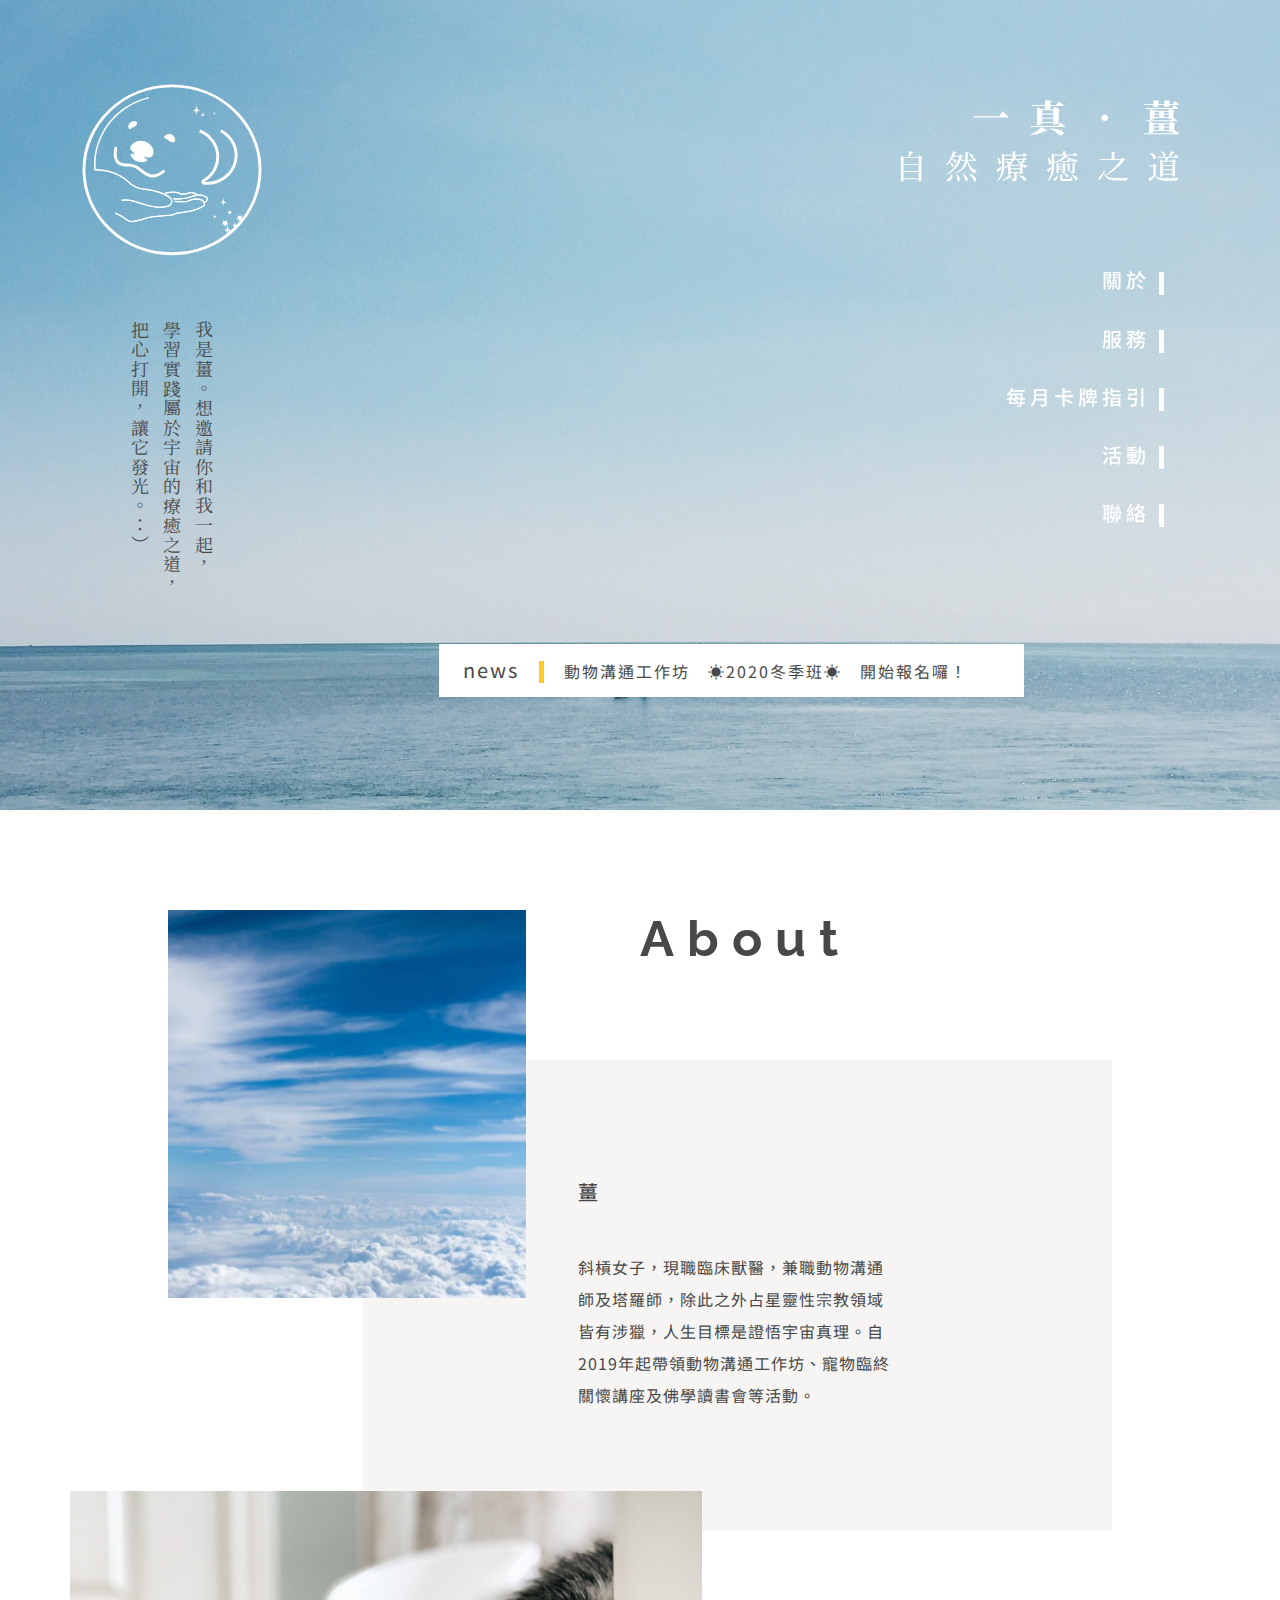
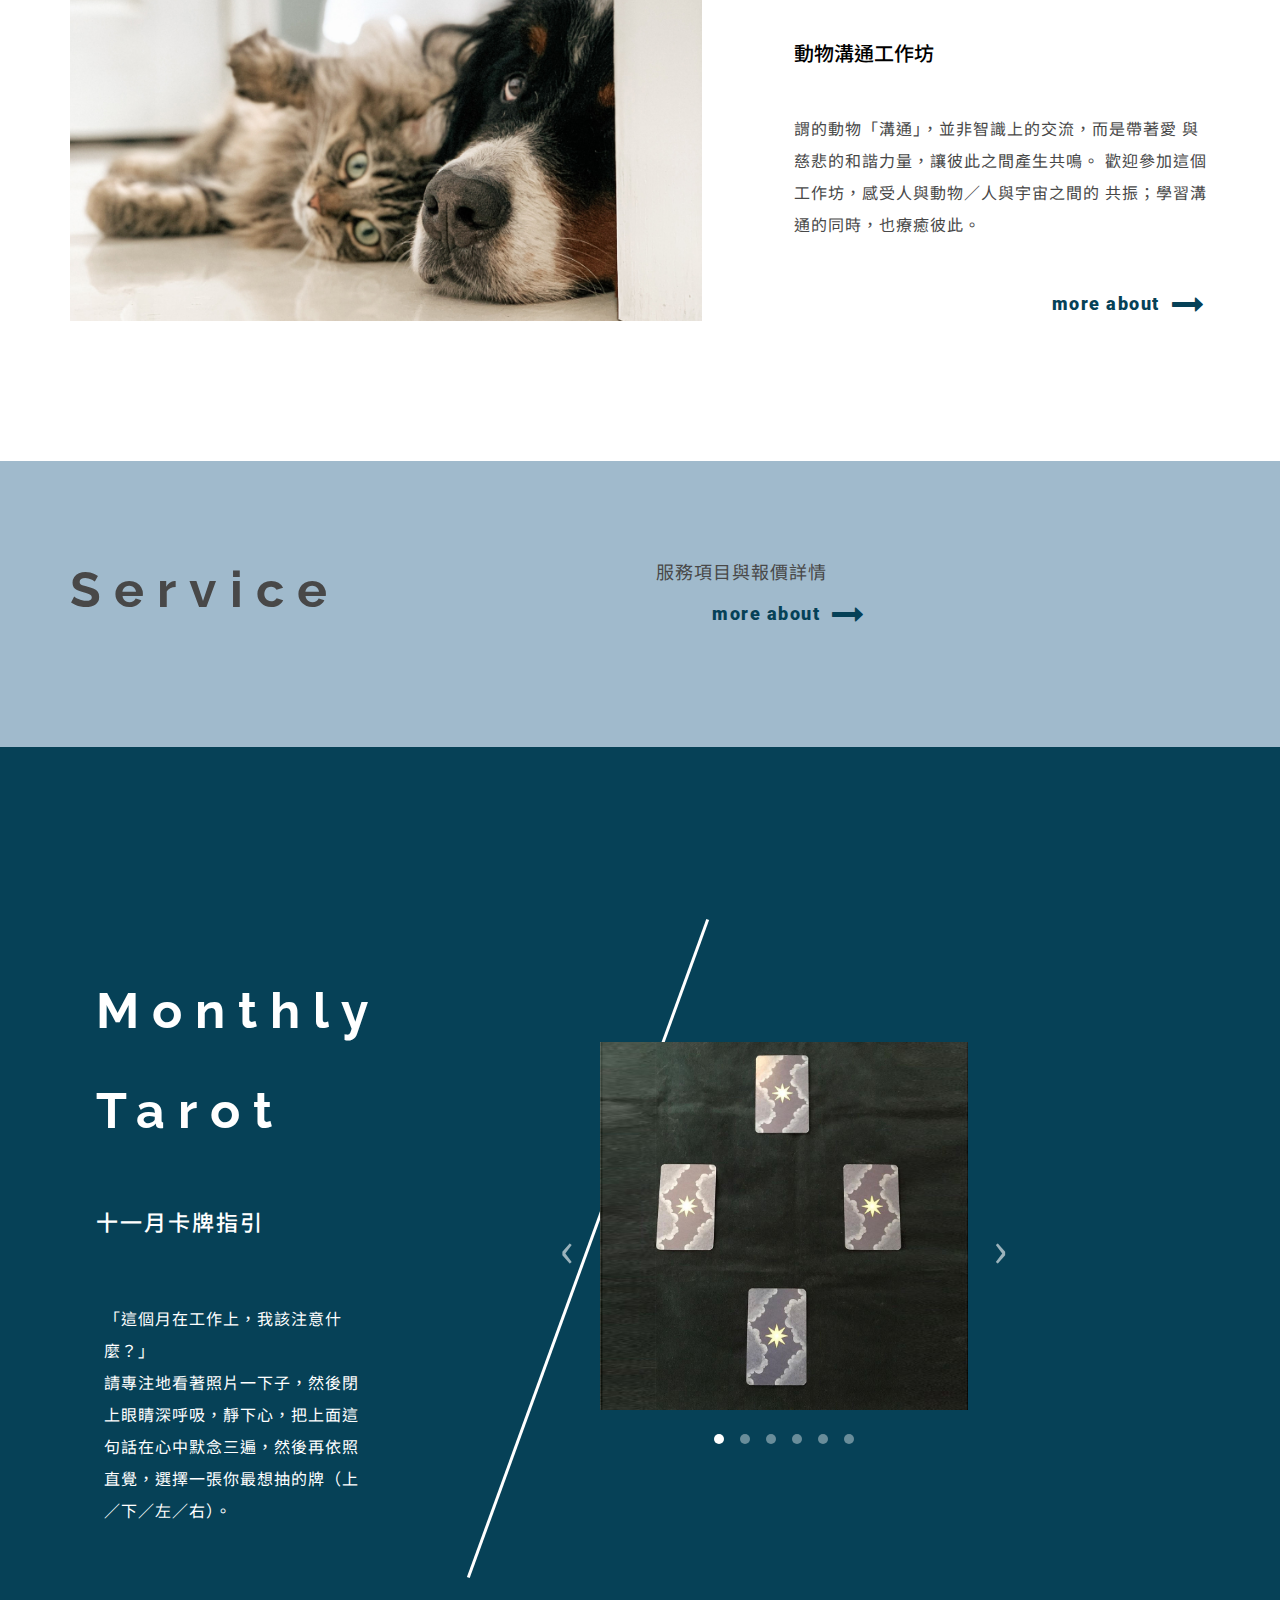
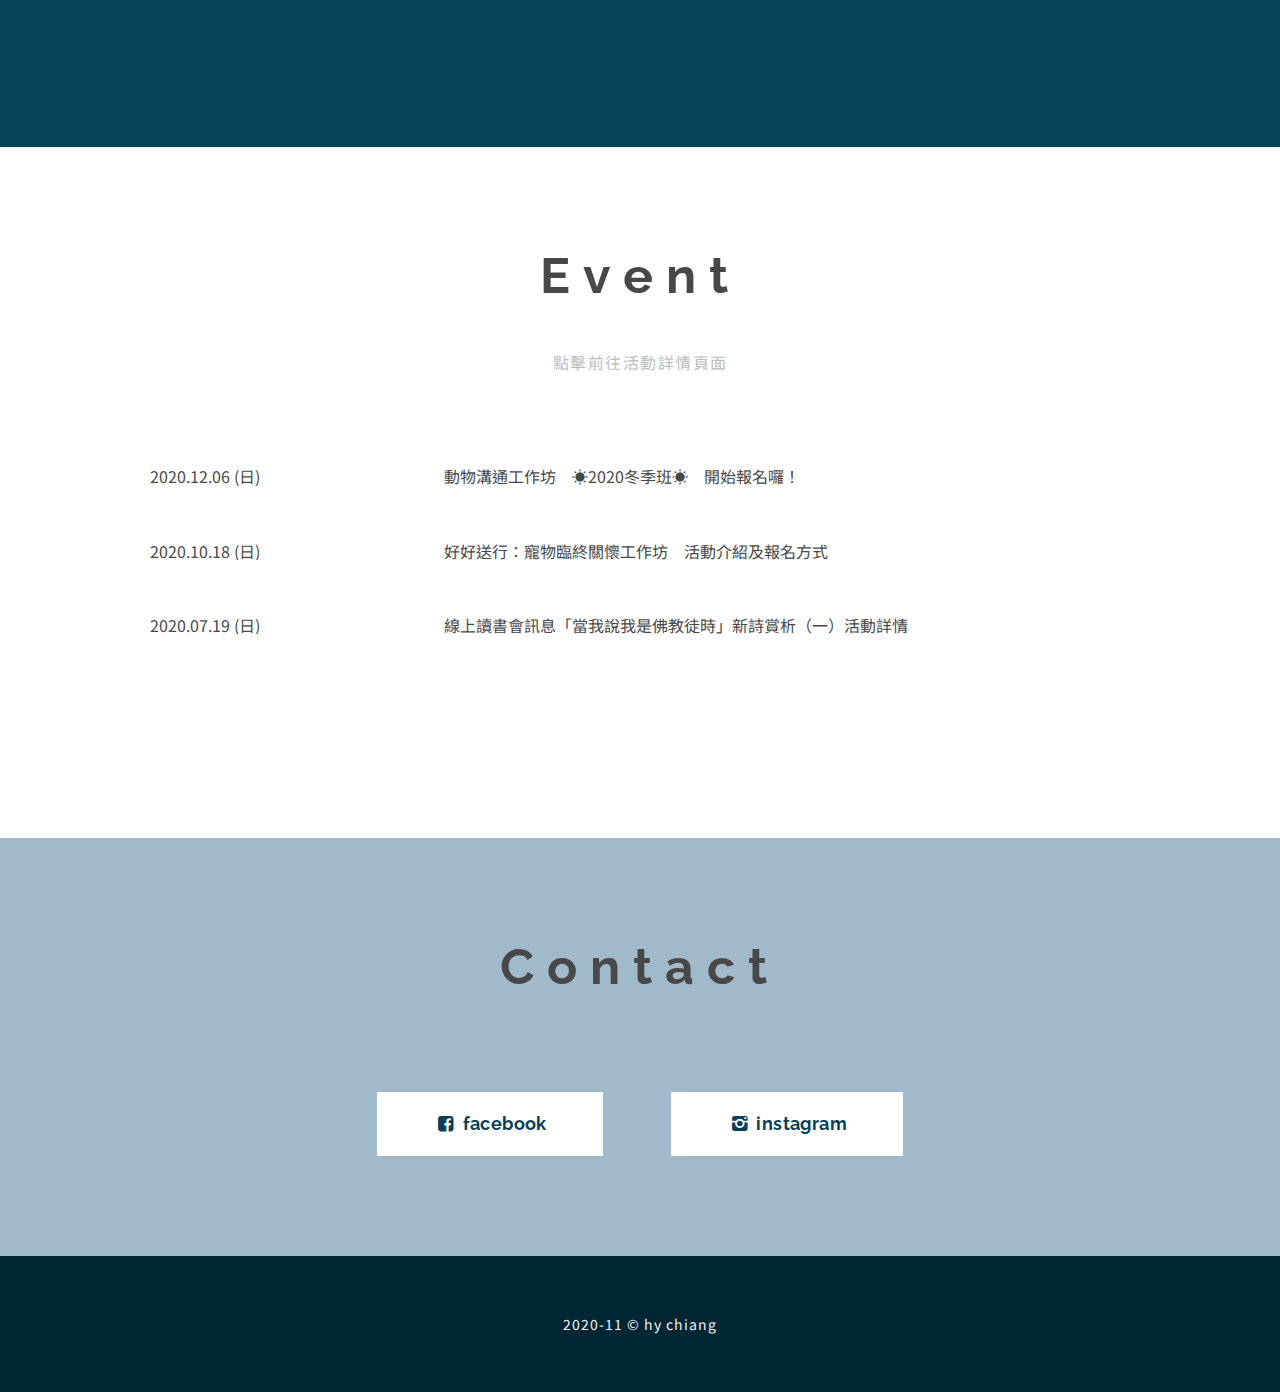
==== index.html @ 00d01cf2 "Initial commit" ====
<!DOCTYPE html>
<html lang="en">
<head>
	<meta charset="UTF-8">
	<meta name="viewport" content="width=device-width, initial-scale=1.0">
	<title>一真‧薑--自然療癒之道</title>
	<link rel="icon" type="image/x-icon" href="img/favicon.ico">
	<link rel="stylesheet" href="css/reset.css">
	<link rel="stylesheet" href="css/base.css">
	<link rel="stylesheet" href="css/owl.carousel.min.css">
	<link rel="stylesheet" href="css/style.css">
</head>
<body>
	<!-- start Header -->
	 <header class="header">
	 	<div class="container-fluid">
	 		<div class="logobox">
	 			<div class="logo"><img src="img/logo.svg" alt=""></div>
		 		<div class="slogan">
			 		<p class="slogan__text">我是薑。想邀請你和我一起，<br>
			 		學習實踐屬於宇宙的療癒之道，<br>
			 		把心打開，讓它發光。：）
				 	</p>
			 	</div>
	 		</div>
 			<div class="navbar js-navbar u-clearfix">
 				<div id="toggle-burger" class="toggle js-toggle">
 					<div class="burger">
 						<span></span>
	 					<span></span>
 					</div>
	 					
 				</div>
		 		<a href="#!" class="website-title u-text-right">
		 			<img src="img/nav-title.svg" alt="">
		 		</a>
		 		<div class="nav u-clearfix">
		 			<ul class="nav-menu">
		 				<li><a class="menu-item" href="#about">關於 <span class="item-dec"></span></a></li>
		 				<li><a class="menu-item" href="#service">服務 <span class="item-dec"></span></a></li>
		 				<li><a class="menu-item" href="#tarot">每月卡牌指引 <span class="item-dec"></span></a></li>
		 				<li><a class="menu-item" href="#event">活動 <span class="item-dec"></span></a></li>
		 				<li><a class="menu-item" href="#contact">聯絡 <span class="item-dec"></span></a></li>
		 			</ul>
		 		</div>
		 		<div id="popup" class="popup-menu">
		 			<ul class="nav-menu">
		 				<li><a class="menu-item" href="#about">關於 <span class="item-dec"></span></a></li>
		 				<li><a class="menu-item" href="#service">服務 <span class="item-dec"></span></a></li>
		 				<li><a class="menu-item" href="#tarot">每月卡牌指引 <span class="item-dec"></span></a></li>
		 				<li><a class="menu-item" href="#event">活動 <span class="item-dec"></span></a></li>
		 				<li><a class="menu-item" href="#contact">聯絡 <span class="item-dec"></span></a></li>
		 			</ul>
		 		</div>
 			</div>
	 	</div>
	 </header>
	<!-- end Header -->

	<!-- start Hero -->
	 <section class="hero">
	 	<div class="hero-bg"></div>	 	
	 	<div class="eventbar">
	 		<h4 class="eventbar__title">news <span></span></h4>
	 		<a href="#event" class="eventbar__article">動物溝通工作坊　☀2020冬季班☀　開始報名囉！</a>
	 	</div>
	 </section>
	<!-- end Hero -->

	<!-- start About -->
	 <section id="about" class="about sectionPadding">
	 	<div class="container">
	 		<h1 class="heading">About</h1>
	 		<div class="about__instructor">
	 			<div class="row">
	 				<div class="col-sm-4 col-sm-push-1">
		 				<div class="instructor-img">
		 					<img src="img/about 1.jpg" alt="">
		 				</div>	 				
		 			</div>
		 			<div class="col-sm-8 col-sm-pull-1">
		 				<div class="instructor-box">
		 					<h4 class="about__name">薑</h4>
		 					<p class="about__info">斜槓女子，現職臨床獸醫，兼職動物溝通師及塔羅師，除此之外占星靈性宗教領域皆有涉獵，人生目標是證悟宇宙真理。自2019年起帶領動物溝通工作坊、寵物臨終關懷講座及佛學讀書會等活動。</p>
		 				</div>
		 			</div>
		 			
		 		</div>
	 		</div>
	 		<div class="about__workshop">
	 			<div class="row">
		 			<div class="col-sm-7">
		 				<div class="workshop-img">
		 					<img src="img/about 2 louis-philippe-poitras.jpg" alt="">
		 				</div>
		 			</div>
		 			<div class="col-sm-5">
		 				<div class="workshop-box">
		 					<div class="about__name">動物溝通工作坊</div>
			 				<p class="about__info">謂的動物「溝通」，並非智識上的交流，而是帶著愛
								與慈悲的和諧力量，讓彼此之間產生共鳴。
								歡迎參加這個工作坊，感受人與動物／人與宇宙之間的
								共振；學習溝通的同時，也療癒彼此。</p>
							<div class="btn-group">
								<a href="#event" class="btn more-btn">more about <i class="btn-icon icon-right"></i>
								</a>
							</div>
								
		 				</div>
		 			</div>
		 		</div>
	 		</div>
	 	</div>
	 </section>
	<!-- end About -->
	<div class="u-clearfix"></div>
	<!-- start Service -->
	<section id="service" class="service bg-color--light-blue sectionPadding">
		<div class="container">
			<div class="row">
				<div class="col-sm-6">
					<h1 class="heading">Service</h1>
				</div>
				<div class="col-sm-6">
					<div class="service-box">
						<p class="service-intro">服務項目與報價詳情</p>
						<a href="service.html" class="btn more-btn">more about <i class="btn-icon icon-right"></i></a>
					</div>
					
				</div>
			</div>
		 		
				
		</div>
	</section>
	<!-- end Service -->
	<!-- start Monthly tarot -->
	 <section id="tarot" class="tarot bg-color--blue sectionPadding">
	 	<div class="tarot-container">
	 		<!-- <div class="sun-box">
				<img src="img/sun.svg" alt="" class="sun-image">
			</div> -->
	 		<div class="row">
		 		<div class="col-sm-4">
		 			<div class="flexbox">
		 				<div class="tarot-textbox">
			 				<h1 class="heading">Monthly<br>Tarot</h1>
			 				<div class="tarot-info">
			 					<h4 class="info__title">十一月卡牌指引</h4>
			 					<p class="info__text">
			 						「這個月在工作上，我該注意什麼？」<br>
			 						請專注地看著照片一下子，然後閉上眼睛深呼吸，靜下心，把上面這句話在心中默念三遍，然後再依照直覺，選擇一張你最想抽的牌（上／下／左／右）。<br>
			 					</p>
			 				</div>
			 				<div class="straightline"></div>
			 			</div>
		 			</div>
		 		</div>
		 		
		 		<div class="col-sm-5 col-sm-push-1">
		 			<div class="flexbox">
		 				<div class="tarot-carousel owl-carousel">
						 	<div class="imgbox">
						 		<img src="img/tarot1.jpg" alt="" class="image">
						 	</div>
						 	<div class="imgbox">
						 		<img src="img/tarot2.jpg" alt="" class="image">
						 	</div>
						 	<div class="imgbox">
						 		<img src="img/tarot3.jpg" alt="" class="image">
						 	</div>
						 	<div class="imgbox">
						 		<img src="img/tarot4.jpg" alt="" class="image">
						 	</div>
						 	<div class="imgbox">
						 		<img src="img/tarot5.jpg" alt="" class="image">
						 	</div>
						 	<div class="imgbox">
						 		<img src="img/tarot6.jpg" alt="" class="image">
						 	</div>
						</div>
		 			</div>
		 		</div>
		 	</div>
	 	</div>
	 </section>
	<!-- start Monthly tarot -->

	<!-- start event -->
	 <section id="event" class="event sectionPadding">
	 	<div class="container">
	 		<h1 class="heading u-text-center u-mb-48">Event</h1>
	 		<h4 class="subtitle u-text-center u-mb-48">點擊前往活動詳情頁面</h4>
	 		<div class="row">
	 			<div class="col-sm-12">
	 				<div class="event-box">
			 			<a class="event__article" target="_blank" href="https://docs.google.com/forms/d/e/1FAIpQLSdgOGHxShFlVZz69OmB4txiQu1N5nsAxX__HVUEvdK1hlSkxQ/viewform">
			 				<span class="date">2020.12.06 (日)</span>
			 				<span class="headline">動物溝通工作坊　☀2020冬季班☀　開始報名囉！</span>
			 			</a>
			 			<a class="event__article" target="_blank"  href="https://www.instagram.com/p/CFMO7E_HjZx/?igshid=15vk7a1c5n6li">
			 				<span class="date">2020.10.18 (日)</span>
			 				<span class="headline">好好送行：寵物臨終關懷工作坊　活動介紹及報名方式</span>
			 			</a>
			 			<a class="event__article" target="_blank"  href="https://www.instagram.com/p/CCm9BqbHCdE/?igshid=1hkpk4z9jbi">
			 				<span class="date">2020.07.19 (日)</span>
			 				<span class="headline">線上讀書會訊息「當我說我是佛教徒時」新詩賞析（一）活動詳情</span>
			 			</a>
			 			<!-- 
			 			<div class="btn-group u-text-center">
			 				<a href="#!" class="btn more-btn">view all <i class="btn-icon icon-right"></i></a> -->
			 			</div>
		 			</div>
	 			</div>
	 		</div>
	 	</div>
	 </section>
	<!-- end event -->

	<!-- start Contact -->
	 <section id="contact" class="contact sectionPadding bg-color--light-blue">
	 	<div class="container">
	 		<h1 class="heading u-text-center u-mb-48">Contact</h1>
		 	<div class="btn-group u-text-center">
		 		<a class="facebook-btn btn" target="_blank" href="https://www.facebook.com/rutaecarpa2"><i class="icon-facebook-squared"></i> facebook</a>
		 		<a class="ig-btn btn" target="_blank" href="https://www.instagram.com/rutaecarpa/"><i class="icon-instagram"></i> instagram</a>
		 	</div>
	 	</div>
	 </section>
	 <!-- end Contact -->

	 <!-- start Footer -->
	 <footer class="footer bg-color--dark-blue">
	 	<div class="container">
		 	<p class="u-text-center">2020-11 © hy chiang</p>
	 	</div>
	 </footer>
	 <!-- end Footer -->

</body>
<script> </script>
<script src="js/jquery-3.5.1.js"></script>
<script src="js/plugins/owl.carousel.min.js"></script>
<script src="js/custom.js"></script>
</html>
---- css/base.css ----
/*-------------------------*/
/*  $Font */
/*-------------------------*/
@import url('https://fonts.googleapis.com/css2?family=Noto+Sans+TC&family=Roboto:wght@900&family=Noto+Serif+TC&family=Raleway&display=swap');
/*-------------------------*/
/*  $Color */
/*-------------------------*/
.color--white{ color: #fff; }
.color--black{ color: #484848; }
.color--grey{ color: #F6F5F4; }
.color--blue{ color: #064157; }
.color--light-blue{ color: #A0BACC; }
.color--dark-blue{ color: #012634; }

.bg-color--white{ background-color: #fff; }
.bg-color--blue{ background-color: #064157; }
.bg-color--light-blue{ background-color: #A0BACC; }
.bg-color--dark-blue{ background-color: #012634; }

/*-------------------------*/
/*  $Utility */
/*-------------------------*/
/* text */
.u-text-center{text-align: center !important;}
.u-text-right{text-align: right !important;}
/* padding */
.u-padding-4{padding: 4px !important;}
.u-padding-8{padding: 8px !important;}
.u-padding-16{padding: 16px !important;}
.u-padding-24{padding: 24px !important;}
.u-padding-32{padding: 32px !important;}
.u-padding-40{padding: 40px !important;}
.u-padding-48{padding: 48px !important;}
.u-pt-4{padding-top: 4px !important;}
.u-pt-8{padding-top: 8px !important;}
.u-pt-16{padding-top: 16px !important;}
.u-pt-24{padding-top: 24px !important;}
.u-pt-32{padding-top: 32px !important;}
.u-pt-40{padding-top: 40px !important;}
.u-pt-48{padding-top: 48px !important;}
.u-pr-4{padding-right: 4px !important;}
.u-pr-8{padding-right: 8px !important;}
.u-pr-16{padding-right: 16px !important;}
.u-pr-24{padding-right: 24px !important;}
.u-pr-32{padding-right: 32px !important;}
.u-pr-40{padding-right: 40px !important;}
.u-pr-48{padding-right: 48px !important;}
.u-pb-4{padding-bottom: 4px !important;}
.u-pb-8{padding-bottom: 8px !important;}
.u-pb-16{padding-bottom: 16px !important;}
.u-pb-24{padding-bottom: 24px !important;}
.u-pb-32{padding-bottom: 32px !important;}
.u-pb-40{padding-bottom: 40px !important;}
.u-pb-48{padding-bottom: 48px !important;}
.u-pl-4{padding-left: 4px !important;}
.u-pl-8{padding-left: 8px !important;}
.u-pl-16{padding-left: 16px !important;}
.u-pl-24{padding-left: 24px !important;}
.u-pl-32{padding-left: 32px !important;}
.u-pl-40{padding-left: 40px !important;}
.u-pl-48{padding-left: 48px !important;}
/* margin */
.u-margin-4{margin: 4px !important;}
.u-margin-8{margin: 8px !important;}
.u-margin-16{margin: 16px !important;}
.u-margin-24{margin: 24px !important;}
.u-margin-32{margin: 32px !important;}
.u-margin-40{margin: 40px !important;}
.u-margin-48{margin: 48px !important;}
.u-mt-4{margin-top: 4px !important;}
.u-mt-8{margin-top: 8px !important;}
.u-mt-16{margin-top: 16px !important;}
.u-mt-24{margin-top: 24px !important;}
.u-mt-32{margin-top: 32px !important;}
.u-mt-40{margin-top: 40px !important;}
.u-mt-48{margin-top: 48px !important;}
.u-mr-4{margin-right: 4px !important;}
.u-mr-8{margin-right: 8px !important;}
.u-mr-16{margin-right: 16px !important;}
.u-mr-24{margin-right: 24px !important;}
.u-mr-32{margin-right: 32px !important;}
.u-mr-40{margin-right: 40px !important;}
.u-mr-48{margin-right: 48px !important;}
.u-mb-4{margin-bottom: 4px !important;}
.u-mb-8{margin-bottom: 8px !important;}
.u-mb-16{margin-bottom: 16px !important;}
.u-mb-24{margin-bottom: 24px !important;}
.u-mb-32{margin-bottom: 32px !important;}
.u-mb-40{margin-bottom: 40px !important;}
.u-mb-48{margin-bottom: 48px !important;}
.u-ml-4{margin-left: 4px !important;}
.u-ml-8{margin-left: 8px !important;}
.u-ml-16{margin-left: 16px !important;}
.u-ml-24{margin-left: 24px !important;}
.u-ml-32{margin-left: 32px !important;}
.u-ml-40{margin-left: 40px !important;}
.u-ml-48{margin-left: 48px !important;}

/*-------------------------*/
/*  $Icons */
/*-------------------------*/
@font-face {
  font-family: 'fontello';
  src: url('../font/fontello.eot?69048801');
  src: url('../font/fontello.eot?69048801#iefix') format('embedded-opentype'),
       url('../font/fontello.woff2?69048801') format('woff2'),
       url('../font/fontello.woff?69048801') format('woff'),
       url('../font/fontello.ttf?69048801') format('truetype'),
       url('../font/fontello.svg?69048801#fontello') format('svg');
  font-weight: normal;
  font-style: normal;
}
/* Chrome hack: SVG is rendered more smooth in Windozze. 100% magic, uncomment if you need it. */
/* Note, that will break hinting! In other OS-es font will be not as sharp as it could be */
/*
@media screen and (-webkit-min-device-pixel-ratio:0) {
  @font-face {
    font-family: 'fontello';
    src: url('../font/fontello.svg?69048801#fontello') format('svg');
  }
}
*/
 
 [class^="icon-"]:before, [class*=" icon-"]:before {
  font-family: "fontello";
  font-style: normal;
  font-weight: normal;
  speak: never;
 
  display: inline-block;
  text-decoration: inherit;
  width: 1em;
  margin-right: .2em;
  text-align: center;
  /* opacity: .8; */
 
  /* For safety - reset parent styles, that can break glyph codes*/
  font-variant: normal;
  text-transform: none;
 
  /* fix buttons height, for twitter bootstrap */
  line-height: 1em;
 
  /* Animation center compensation - margins should be symmetric */
  /* remove if not needed */
  margin-left: .2em;
 
  /* you can be more comfortable with increased icons size */
  /* font-size: 120%; */
 
  /* Font smoothing. That was taken from TWBS */
  -webkit-font-smoothing: antialiased;
  -moz-osx-font-smoothing: grayscale;
 
  /* Uncomment for 3D effect */
  /* text-shadow: 1px 1px 1px rgba(127, 127, 127, 0.3); */
}
 
.icon-right:before { content: '\f178'; } /* '' */
.icon-facebook-squared:before { content: '\f308'; } /* '' */
.icon-instagram:before { content: '\f32d'; } /* '' */
/*-------------------------*/
/*  $Layout */
/*-------------------------*/
/*!
 * Bootstrap v3.4.1 (https://getbootstrap.com/)
 * Copyright 2011-2019 Twitter, Inc.
 * Licensed under MIT (https://github.com/twbs/bootstrap/blob/master/LICENSE)
 */
.container {
  padding-right: 16px;
  padding-left: 16px;
  margin-right: auto;
  margin-left: auto;
}
@media (min-width: 768px) {
  .container {
    width: 752px;
  }
}
@media (min-width: 992px) {
  .container {
    width: 972px;
  }
}
@media (min-width: 1200px) {
  .container {
    width: 1172px;
  }
}
.container-fluid {
  padding-right: 16px;
  padding-left: 16px;
  margin-right: auto;
  margin-left: auto;
}
.row {
  margin-right: -16px;
  margin-left: -16px;
}
.row-no-gutters {
  margin-right: 0;
  margin-left: 0;
}
.row-no-gutters [class*="col-"] {
  padding-right: 0;
  padding-left: 0;
}
.col-xs-1, .col-sm-1, .col-md-1, .col-lg-1, .col-xs-2, .col-sm-2, .col-md-2, .col-lg-2, .col-xs-3, .col-sm-3, .col-md-3, .col-lg-3, .col-xs-4, .col-sm-4, .col-md-4, .col-lg-4, .col-xs-5, .col-sm-5, .col-md-5, .col-lg-5, .col-xs-6, .col-sm-6, .col-md-6, .col-lg-6, .col-xs-7, .col-sm-7, .col-md-7, .col-lg-7, .col-xs-8, .col-sm-8, .col-md-8, .col-lg-8, .col-xs-9, .col-sm-9, .col-md-9, .col-lg-9, .col-xs-10, .col-sm-10, .col-md-10, .col-lg-10, .col-xs-11, .col-sm-11, .col-md-11, .col-lg-11, .col-xs-12, .col-sm-12, .col-md-12, .col-lg-12 {
  position: relative;
  min-height: 1px;
  padding-right: 16px;
  padding-left: 16px;
}
.col-xs-1, .col-xs-2, .col-xs-3, .col-xs-4, .col-xs-5, .col-xs-6, .col-xs-7, .col-xs-8, .col-xs-9, .col-xs-10, .col-xs-11, .col-xs-12 {
  float: left;
}
.col-xs-12 {
  width: 100%;
}
.col-xs-11 {
  width: 91.66666667%;
}
.col-xs-10 {
  width: 83.33333333%;
}
.col-xs-9 {
  width: 75%;
}
.col-xs-8 {
  width: 66.66666667%;
}
.col-xs-7 {
  width: 58.33333333%;
}
.col-xs-6 {
  width: 50%;
}
.col-xs-5 {
  width: 41.66666667%;
}
.col-xs-4 {
  width: 33.33333333%;
}
.col-xs-3 {
  width: 25%;
}
.col-xs-2 {
  width: 16.66666667%;
}
.col-xs-1 {
  width: 8.33333333%;
}
.col-xs-pull-12 {
  right: 100%;
}
.col-xs-pull-11 {
  right: 91.66666667%;
}
.col-xs-pull-10 {
  right: 83.33333333%;
}
.col-xs-pull-9 {
  right: 75%;
}
.col-xs-pull-8 {
  right: 66.66666667%;
}
.col-xs-pull-7 {
  right: 58.33333333%;
}
.col-xs-pull-6 {
  right: 50%;
}
.col-xs-pull-5 {
  right: 41.66666667%;
}
.col-xs-pull-4 {
  right: 33.33333333%;
}
.col-xs-pull-3 {
  right: 25%;
}
.col-xs-pull-2 {
  right: 16.66666667%;
}
.col-xs-pull-1 {
  right: 8.33333333%;
}
.col-xs-pull-0 {
  right: auto;
}
.col-xs-push-12 {
  left: 100%;
}
.col-xs-push-11 {
  left: 91.66666667%;
}
.col-xs-push-10 {
  left: 83.33333333%;
}
.col-xs-push-9 {
  left: 75%;
}
.col-xs-push-8 {
  left: 66.66666667%;
}
.col-xs-push-7 {
  left: 58.33333333%;
}
.col-xs-push-6 {
  left: 50%;
}
.col-xs-push-5 {
  left: 41.66666667%;
}
.col-xs-push-4 {
  left: 33.33333333%;
}
.col-xs-push-3 {
  left: 25%;
}
.col-xs-push-2 {
  left: 16.66666667%;
}
.col-xs-push-1 {
  left: 8.33333333%;
}
.col-xs-push-0 {
  left: auto;
}
.col-xs-offset-12 {
  margin-left: 100%;
}
.col-xs-offset-11 {
  margin-left: 91.66666667%;
}
.col-xs-offset-10 {
  margin-left: 83.33333333%;
}
.col-xs-offset-9 {
  margin-left: 75%;
}
.col-xs-offset-8 {
  margin-left: 66.66666667%;
}
.col-xs-offset-7 {
  margin-left: 58.33333333%;
}
.col-xs-offset-6 {
  margin-left: 50%;
}
.col-xs-offset-5 {
  margin-left: 41.66666667%;
}
.col-xs-offset-4 {
  margin-left: 33.33333333%;
}
.col-xs-offset-3 {
  margin-left: 25%;
}
.col-xs-offset-2 {
  margin-left: 16.66666667%;
}
.col-xs-offset-1 {
  margin-left: 8.33333333%;
}
.col-xs-offset-0 {
  margin-left: 0%;
}
@media (min-width: 768px) {
  .col-sm-1, .col-sm-2, .col-sm-3, .col-sm-4, .col-sm-5, .col-sm-6, .col-sm-7, .col-sm-8, .col-sm-9, .col-sm-10, .col-sm-11, .col-sm-12 {
    float: left;
  }
  .col-sm-12 {
    width: 100%;
  }
  .col-sm-11 {
    width: 91.66666667%;
  }
  .col-sm-10 {
    width: 83.33333333%;
  }
  .col-sm-9 {
    width: 75%;
  }
  .col-sm-8 {
    width: 66.66666667%;
  }
  .col-sm-7 {
    width: 58.33333333%;
  }
  .col-sm-6 {
    width: 50%;
  }
  .col-sm-5 {
    width: 41.66666667%;
  }
  .col-sm-4 {
    width: 33.33333333%;
  }
  .col-sm-3 {
    width: 25%;
  }
  .col-sm-2 {
    width: 16.66666667%;
  }
  .col-sm-1 {
    width: 8.33333333%;
  }
  .col-sm-pull-12 {
    right: 100%;
  }
  .col-sm-pull-11 {
    right: 91.66666667%;
  }
  .col-sm-pull-10 {
    right: 83.33333333%;
  }
  .col-sm-pull-9 {
    right: 75%;
  }
  .col-sm-pull-8 {
    right: 66.66666667%;
  }
  .col-sm-pull-7 {
    right: 58.33333333%;
  }
  .col-sm-pull-6 {
    right: 50%;
  }
  .col-sm-pull-5 {
    right: 41.66666667%;
  }
  .col-sm-pull-4 {
    right: 33.33333333%;
  }
  .col-sm-pull-3 {
    right: 25%;
  }
  .col-sm-pull-2 {
    right: 16.66666667%;
  }
  .col-sm-pull-1 {
    right: 8.33333333%;
  }
  .col-sm-pull-0 {
    right: auto;
  }
  .col-sm-push-12 {
    left: 100%;
  }
  .col-sm-push-11 {
    left: 91.66666667%;
  }
  .col-sm-push-10 {
    left: 83.33333333%;
  }
  .col-sm-push-9 {
    left: 75%;
  }
  .col-sm-push-8 {
    left: 66.66666667%;
  }
  .col-sm-push-7 {
    left: 58.33333333%;
  }
  .col-sm-push-6 {
    left: 50%;
  }
  .col-sm-push-5 {
    left: 41.66666667%;
  }
  .col-sm-push-4 {
    left: 33.33333333%;
  }
  .col-sm-push-3 {
    left: 25%;
  }
  .col-sm-push-2 {
    left: 16.66666667%;
  }
  .col-sm-push-1 {
    left: 8.33333333%;
  }
  .col-sm-push-0 {
    left: auto;
  }
  .col-sm-offset-12 {
    margin-left: 100%;
  }
  .col-sm-offset-11 {
    margin-left: 91.66666667%;
  }
  .col-sm-offset-10 {
    margin-left: 83.33333333%;
  }
  .col-sm-offset-9 {
    margin-left: 75%;
  }
  .col-sm-offset-8 {
    margin-left: 66.66666667%;
  }
  .col-sm-offset-7 {
    margin-left: 58.33333333%;
  }
  .col-sm-offset-6 {
    margin-left: 50%;
  }
  .col-sm-offset-5 {
    margin-left: 41.66666667%;
  }
  .col-sm-offset-4 {
    margin-left: 33.33333333%;
  }
  .col-sm-offset-3 {
    margin-left: 25%;
  }
  .col-sm-offset-2 {
    margin-left: 16.66666667%;
  }
  .col-sm-offset-1 {
    margin-left: 8.33333333%;
  }
  .col-sm-offset-0 {
    margin-left: 0%;
  }
}
@media (min-width: 992px) {
  .col-md-1, .col-md-2, .col-md-3, .col-md-4, .col-md-5, .col-md-6, .col-md-7, .col-md-8, .col-md-9, .col-md-10, .col-md-11, .col-md-12 {
    float: left;
  }
  .col-md-12 {
    width: 100%;
  }
  .col-md-11 {
    width: 91.66666667%;
  }
  .col-md-10 {
    width: 83.33333333%;
  }
  .col-md-9 {
    width: 75%;
  }
  .col-md-8 {
    width: 66.66666667%;
  }
  .col-md-7 {
    width: 58.33333333%;
  }
  .col-md-6 {
    width: 50%;
  }
  .col-md-5 {
    width: 41.66666667%;
  }
  .col-md-4 {
    width: 33.33333333%;
  }
  .col-md-3 {
    width: 25%;
  }
  .col-md-2 {
    width: 16.66666667%;
  }
  .col-md-1 {
    width: 8.33333333%;
  }
  .col-md-pull-12 {
    right: 100%;
  }
  .col-md-pull-11 {
    right: 91.66666667%;
  }
  .col-md-pull-10 {
    right: 83.33333333%;
  }
  .col-md-pull-9 {
    right: 75%;
  }
  .col-md-pull-8 {
    right: 66.66666667%;
  }
  .col-md-pull-7 {
    right: 58.33333333%;
  }
  .col-md-pull-6 {
    right: 50%;
  }
  .col-md-pull-5 {
    right: 41.66666667%;
  }
  .col-md-pull-4 {
    right: 33.33333333%;
  }
  .col-md-pull-3 {
    right: 25%;
  }
  .col-md-pull-2 {
    right: 16.66666667%;
  }
  .col-md-pull-1 {
    right: 8.33333333%;
  }
  .col-md-pull-0 {
    right: auto;
  }
  .col-md-push-12 {
    left: 100%;
  }
  .col-md-push-11 {
    left: 91.66666667%;
  }
  .col-md-push-10 {
    left: 83.33333333%;
  }
  .col-md-push-9 {
    left: 75%;
  }
  .col-md-push-8 {
    left: 66.66666667%;
  }
  .col-md-push-7 {
    left: 58.33333333%;
  }
  .col-md-push-6 {
    left: 50%;
  }
  .col-md-push-5 {
    left: 41.66666667%;
  }
  .col-md-push-4 {
    left: 33.33333333%;
  }
  .col-md-push-3 {
    left: 25%;
  }
  .col-md-push-2 {
    left: 16.66666667%;
  }
  .col-md-push-1 {
    left: 8.33333333%;
  }
  .col-md-push-0 {
    left: auto;
  }
  .col-md-offset-12 {
    margin-left: 100%;
  }
  .col-md-offset-11 {
    margin-left: 91.66666667%;
  }
  .col-md-offset-10 {
    margin-left: 83.33333333%;
  }
  .col-md-offset-9 {
    margin-left: 75%;
  }
  .col-md-offset-8 {
    margin-left: 66.66666667%;
  }
  .col-md-offset-7 {
    margin-left: 58.33333333%;
  }
  .col-md-offset-6 {
    margin-left: 50%;
  }
  .col-md-offset-5 {
    margin-left: 41.66666667%;
  }
  .col-md-offset-4 {
    margin-left: 33.33333333%;
  }
  .col-md-offset-3 {
    margin-left: 25%;
  }
  .col-md-offset-2 {
    margin-left: 16.66666667%;
  }
  .col-md-offset-1 {
    margin-left: 8.33333333%;
  }
  .col-md-offset-0 {
    margin-left: 0%;
  }
}
@media (min-width: 1200px) {
  .col-lg-1, .col-lg-2, .col-lg-3, .col-lg-4, .col-lg-5, .col-lg-6, .col-lg-7, .col-lg-8, .col-lg-9, .col-lg-10, .col-lg-11, .col-lg-12 {
    float: left;
  }
  .col-lg-12 {
    width: 100%;
  }
  .col-lg-11 {
    width: 91.66666667%;
  }
  .col-lg-10 {
    width: 83.33333333%;
  }
  .col-lg-9 {
    width: 75%;
  }
  .col-lg-8 {
    width: 66.66666667%;
  }
  .col-lg-7 {
    width: 58.33333333%;
  }
  .col-lg-6 {
    width: 50%;
  }
  .col-lg-5 {
    width: 41.66666667%;
  }
  .col-lg-4 {
    width: 33.33333333%;
  }
  .col-lg-3 {
    width: 25%;
  }
  .col-lg-2 {
    width: 16.66666667%;
  }
  .col-lg-1 {
    width: 8.33333333%;
  }
  .col-lg-pull-12 {
    right: 100%;
  }
  .col-lg-pull-11 {
    right: 91.66666667%;
  }
  .col-lg-pull-10 {
    right: 83.33333333%;
  }
  .col-lg-pull-9 {
    right: 75%;
  }
  .col-lg-pull-8 {
    right: 66.66666667%;
  }
  .col-lg-pull-7 {
    right: 58.33333333%;
  }
  .col-lg-pull-6 {
    right: 50%;
  }
  .col-lg-pull-5 {
    right: 41.66666667%;
  }
  .col-lg-pull-4 {
    right: 33.33333333%;
  }
  .col-lg-pull-3 {
    right: 25%;
  }
  .col-lg-pull-2 {
    right: 16.66666667%;
  }
  .col-lg-pull-1 {
    right: 8.33333333%;
  }
  .col-lg-pull-0 {
    right: auto;
  }
  .col-lg-push-12 {
    left: 100%;
  }
  .col-lg-push-11 {
    left: 91.66666667%;
  }
  .col-lg-push-10 {
    left: 83.33333333%;
  }
  .col-lg-push-9 {
    left: 75%;
  }
  .col-lg-push-8 {
    left: 66.66666667%;
  }
  .col-lg-push-7 {
    left: 58.33333333%;
  }
  .col-lg-push-6 {
    left: 50%;
  }
  .col-lg-push-5 {
    left: 41.66666667%;
  }
  .col-lg-push-4 {
    left: 33.33333333%;
  }
  .col-lg-push-3 {
    left: 25%;
  }
  .col-lg-push-2 {
    left: 16.66666667%;
  }
  .col-lg-push-1 {
    left: 8.33333333%;
  }
  .col-lg-push-0 {
    left: auto;
  }
  .col-lg-offset-12 {
    margin-left: 100%;
  }
  .col-lg-offset-11 {
    margin-left: 91.66666667%;
  }
  .col-lg-offset-10 {
    margin-left: 83.33333333%;
  }
  .col-lg-offset-9 {
    margin-left: 75%;
  }
  .col-lg-offset-8 {
    margin-left: 66.66666667%;
  }
  .col-lg-offset-7 {
    margin-left: 58.33333333%;
  }
  .col-lg-offset-6 {
    margin-left: 50%;
  }
  .col-lg-offset-5 {
    margin-left: 41.66666667%;
  }
  .col-lg-offset-4 {
    margin-left: 33.33333333%;
  }
  .col-lg-offset-3 {
    margin-left: 25%;
  }
  .col-lg-offset-2 {
    margin-left: 16.66666667%;
  }
  .col-lg-offset-1 {
    margin-left: 8.33333333%;
  }
  .col-lg-offset-0 {
    margin-left: 0%;
  }
}
.u-clearfix:before,
.u-clearfix:after,
.container:before,
.container:after,
.container-fluid:before,
.container-fluid:after,
.row:before,
.row:after {
  display: table;
  content: " ";
}
.u-clearfix:after,
.container:after,
.container-fluid:after,
.row:after {
  clear: both;
}
---- css/style.css ----
*{
	position: relative;
	box-sizing: border-box;
}
body,html{
	scroll-behavior: smooth;
}
.sectionPadding{
	padding-top: 100px;
	padding-bottom: 100px;
}
@media (max-width: 768px){
	.sectionPadding{
		padding-top: 70px;
		padding-bottom: 70px;
	}
}
@media (max-width: 320px){
	.sectionPadding{
		padding-top: 40px;
		padding-bottom: 40px;
	}
}
/*-------------------------*/
/*  $typography */
/*-------------------------*/
body,html{
	font-family: 'Noto Sans TC', 'Raleway', arial, sans-serif;
}
/* heading */
h1,h2,h3,h4,h5,h6,p{
	margin: 0;
	color: #484848;
}
h1{
	font-size: 60px;
	font-family: 'Noto Sans TC', 'Raleway', 微軟正黑體, sans-serif;
	font-family: 700;
}
h2{
	font-size: 52px;
	font-family: 'Noto Sans TC', 'Raleway', 微軟正黑體, sans-serif;
	font-family: 700;
}
h3{
	font-size: 48px;
	font-family: 'Noto Sans TC', 'Raleway', 微軟正黑體, sans-serif;
}
h4{
	font-size: 32px;
	font-family: 'Noto Sans TC', 'Raleway', 微軟正黑體, sans-serif;
}
p{
	font-size: 18px;
	font-family: 'Noto Sans TC', 微軟正黑體, arial, sans-serif;
	letter-spacing: 1px;
}
.heading{
	font-size: 50px;
	font-family: 'Raleway', 'Noto Sans TC', 微軟正黑體, sans-serif;
	letter-spacing: 13px;
	font-weight: 700;
	color: #484848;
}
@media (max-width: 768px){
	.heading{
		font-size: 40px;
		letter-spacing: 10px;
	}
}
@media (max-width: 320px){
	.heading{
		font-size: 32px;
		letter-spacing: 5px;
	}
	p{
		font-size: 16px;
		font-family: 微軟正黑體, 'Noto Sans TC', arial, sans-serif;
	}
}
/* link */
a{
	text-decoration: none;
	color: #484848;
	transition: all 0.2s;
}
a:hover,
a:focus,
a:active{
	text-decoration: none;
	color: #FFCB27;
}
/* list */
ul{
	list-style: none;
	margin: 0;
	padding: 0;
}
/*-------------------------*/
/*  $Button */
/*-------------------------*/
.btn{
	display: inline-block;
	vertical-align: middle;
	position: relative;
	box-sizing: border-box;
	margin: 0;
	font-size: 18px;
	font-weight: 700;
	font-family: 'Roboto', 'Noto Sans TC', 微軟正黑體, arial, sans-serif;;
	letter-spacing: 0px;
	padding: 16px 56px;
	border: 2px solid #484848;
	outline: none;
	text-align: center;
	line-height: 32px;
	color: #064157;
}
.btn-icon{
	display: inline-block;
	vertical-align: middle;
	font-size: 32px;
}
.more-btn{
	font-weight: 900;
	letter-spacing: 1.5px;
	font-size: 18px;
	border: 0;
}
@media (max-width: 768px){
	.btn{
		padding: 16px 46px;
	}
}
@media (max-width: 480px){
	.btn{
		padding: 16px 32px;
		width: 200px;
	}
}
@media (max-width: 320px){
	.btn{
		padding: 8px 24px;
		width: 180px;
	}
	.more-btn{
		font-size: 16px;
	}
	.btn-icon{
		font-size: 24px;
	}
}
/*-------------------------*/
/*  $Header */
/*-------------------------*/
.header{
	width: 100%;
	position: absolute;
	top: 0;
	left: 0;
	z-index: 10;
}
.logobox{
	width: 25%;
}
.logo{
	position: absolute;
	top: 80px;
	left: 50%;
	transform: translateX(-50%);
	width: 180px;
	height: 180px;
}
.logo img{
	width: 100%;
	height: 100%;
}
.slogan{
	position: absolute;
	top: 320px;
	left: 50%;
	transform: translateX(-50%);
}
.slogan__text{
	font-family: 'Noto Serif TC', 微軟正黑體, arial;
	writing-mode: vertical-rl;
	line-height: 32px;
	letter-spacing: 1.5px;
}
.navbar{
	position: fixed;
	top: 100px;
	right: 100px;
}
@media (max-width: 992px) {
	.logo{
		top: 48px;
		left: 60%;
		width: 120px;
		height: 120px;
	}
	.logo{
		top: 60px;
		left: 50%;
		transform: translateX(-50%);
		width: 120px;
		height: 120px;
	}
	.navbar{
		top: 48px;
		right: 48px;
	}
	.slogan{
		top: 220px;
	}
	.slogan__text{
		font-size: 16px;
	}
}
@media (max-width: 768px) {
	.logo{
		top: 60px;
		left: 50%;
		transform: translateX(-50%);
		width: 120px;
		height: 120px;
	}
	.navbar{
		top: 60px;
		right: 60px;
	}
	.slogan{
		top: 220px;
	}
	.slogan__text{
		font-size: 16px;
	}
}
@media (max-width: 480px) {
	.logo{
		top: 48px;
		left: 60%;
		width: 100px;
		height: 100px;
	}
	.navbar{
		top: 48px;
		right: 48px;
	}
	.slogan{
		top: 170px;
		left: 60%;
	}
	.slogan__text{
		font-size: 14px;
		line-height: 24px;
	}
}
@media (max-width: 320px) {
	.logobox{
		position: absolute;
		top: 24px;
		right: 24px;
	}
	.logo{
		top: 20px;
		width: 80px;
		height: 80px;
	}
	.slogan{
		display: none;
	}
	.navbar{
		top: 150px;
		right: 40px;
	}
}
.website-title{
	width: 280px;
	display: inline-block;
	user-select: none;
	transition: all 0.3s;
}
.website-title img{
	width: 100%;
	height: 100%;
	display: block;
}
.nav{
	margin-top: 68px;
	opacity: 1;
	visibility: visible;
	transition: opacity 0.5s;
}
.nav-menu{
	float: right;
	text-align: right;
}
.menu-item{
	color: #fff;
	font-size: 20px;
	font-family: 微軟正黑體, 'Noto Sans TC';
	letter-spacing: 4px;
	font-weight: 500;
	display: inline-block;
	vertical-align: middle;
	padding: 16px 16px;
	transition: all 0.3s;
}
.menu-item .item-dec{
	width: 5px;
	height: 23px;
	background-color: #fff;
	display: inline-block;
	vertical-align: middle;
	transition: all 0.3s;

}
.menu-item:hover{
	color: #fff;
}
.menu-item:hover .item-dec{
	width: 50px;
}
@media (max-width: 768px) {
	.website-title{
		width: 180px;
	}
	.nav{
		margin-top: 32px;
	}
	.menu-item{
		font-size: 16px;
		padding: 16px 0px;
	}
	.menu-item .item-dec{
		height: 20px;
	}
}
@media (max-width: 320px){
	.website-title{
		width: 120px;
	}
	.nav{
		margin-top: 24px;
	}
	.menu-item{
		font-size: 14px;
		padding: 12px 0;
	}
}


/* toggle menu */
.mini-navbar .website-title{
	opacity: 0;
	visibility: hidden;
}
.toggle{
	opacity: 0;
	visibility: hidden;
	z-index: 50;
	transition: opacity 0.4s;
	cursor: pointer;
}
.toggle.toggle-menu{
	background-color: #fff;
	box-shadow: 0px 5px 10px rgba(0,0,0,0.1);
	position: absolute;
	top: 0;
	right: 0;
	width: 64px;
	height: 64px;
	padding: 12px;
	overflow: hidden;
	opacity: 1;
	visibility: visible;
}
.toggle-menu .burger{
	/*width: 100%;*/
	height: 100%;
	top: 4px;
}
.toggle-menu .burger span{
	width: 100%;
	height: 4px;
	border-radius: 2px;
	background-color: #A0BACC;
	display: block;
	margin-top: 8px;
	margin-bottom: 8px;
	transition: all 0.3s; 
}
.toggle-menu.active .burger span:nth-child(1){
	position: absolute;
	top: 50%;
	left: 50%;
	transform: translate(-50%,-50%) rotate(90deg);
	margin: 0;
}
.toggle-menu.active .burger span:nth-child(2){
	position: absolute;
	top: 50%;
	left: 50%;
	transform: translate(-50%,-50%) rotate(180deg);
	margin: 0;
}
.toggle-menu.active .burger{
	top: 0;
	transform: rotate(-45deg);
}

.toggle-menu ~ .nav{
	opacity: 0;
	visibility: hidden;
}
.popup-menu{
	width: 100%;
	position: absolute;
	top: 120px;
	right: 0;
	background-color: #fff;
	box-shadow: 0px 5px 10px rgba(0,0,0,0.1);
	padding: 40px;
	opacity: 0;
	visibility: hidden;
}
.toggle-menu.active ~ .popup-menu{
	opacity: 1;
	visibility: visible;
}
.popup-menu .nav-menu{
	float: none;
}
.popup-menu .menu-item{
	color: #064157;
}
.popup-menu .menu-item .item-dec{
	display: none;
}

@media (max-width: 768px){
	.popup-menu{
		padding: 16px;
		top: 80px;
	}
}
@media (max-width: 480px){
	.toggle.toggle-menu{
		/*top: -140px;
		right: -20px;*/
		width: 100%;
		height: 48px;
		position: fixed;
		top: 0px;
		right: 0px;
		box-shadow: none;
		text-align: right;
	}
	.toggle-menu .burger span{
		width: 28px;
	}
	.toggle-menu .burger{
		top: 0;
		float: right;
	}
	.toggle-menu .burger span{
		margin-top: 4px;
	}
	.popup-menu{
		padding: 8px;
		position: fixed;
		top: 48px;
		right: 0;
	}
	.toggle-menu.active .burger span:nth-child(1){
		transform: translate(-85%,-215%) rotate(90deg);
	}
	.toggle-menu.active .burger span:nth-child(2){
		transform: translate(-85%,-215%) rotate(180deg);		
	}
}
@media (max-width: 320px){
	.toggle.toggle-menu{
		/*top: -140px;
		right: -20px;*/
		width: 100%;
		height: 48px;
		position: fixed;
		top: 0px;
		right: 0px;
		box-shadow: none;
		text-align: right;
	}
	.toggle-menu .burger span{
		width: 28px;
	}
	.toggle-menu .burger{
		top: 0;
		float: right;
	}
	.toggle-menu .burger span{
		margin-top: 4px;
	}
	.popup-menu{
		padding: 8px;
		position: fixed;
		top: 48px;
		right: 0;
	}
	.toggle-menu.active .burger span:nth-child(1){
		transform: translate(-85%,-215%) rotate(90deg);
	}
	.toggle-menu.active .burger span:nth-child(2){
		transform: translate(-85%,-215%) rotate(180deg);		
	}
}
/*-------------------------*/
/*  $Hero */
/*-------------------------*/
.hero{
	width: 100%;
	height: 90vh;
}
.hero-bg{
	background-image: url('../img/hero-bg jacob-sapp.jpg');
	background-position: center;
	background-size: cover;
	width: 100%;
	height: 100%;
}
.eventbar{
	background-color: #fff;
	padding: 8px 56px 8px 24px;
	line-height: 36px;
	position: absolute;
	bottom: 14%;
	right: 20%;
}
.eventbar__title, .eventbar__article{
	display: inline-block;
}
.eventbar__title{
	font-size: 20px;
	font-weight: 400;
	margin-right: 16px;
	letter-spacing: 2px;
}
.eventbar__title span{
	display: inline-block;
	vertical-align: middle;
	width: 5px;
	height: 22px;
	background-color: #FFCB27;
	margin-left: 14px;

}
.eventbar__article{
	font-size: 16px;
	letter-spacing: 2px;
	/*z-index: 11;*/
}

@media (max-width: 768px){
	.eventbar{
		bottom: 16%;
		right: 10%;
	}

}
@media (max-width: 480px) {
	.hero{
		height: 75vh;
	}
	.eventbar{
		bottom: 14%;
		right: 5%;
		padding: 8px 16px;
	}
	.eventbar__title{
		font-size: 18px;
	}
	.eventbar__article{
		font-size: 14px;
	}
	.eventbar__title span{
		margin-left: 4px;
	}
}
@media (max-width: 320px){
	
	.eventbar{
		display: none;
	}
}
/*-------------------------*/
/*  $About */
/*-------------------------*/
.about .heading{
	position: absolute;
	top: 0;
	left: 50%;
}
/* instructor */
.instructor-img{
	width: 100%;
	z-index: 2;

}
.instructor-img img{
	width: 100%;
}
.instructor-box{
	background-color: #F6F5F4;
	padding: 120px 215px 120px 215px;
	margin-top: 150px;
}
.about__name{
	font-size: 20px;
	font-weight: 500;
	margin-bottom: 48px;
}
.about__info{
	font-size: 16px;
	line-height: 32px;
}
@media (max-width: 768px){
	.instructor-box{
		padding: 60px 80px 80px 80px;
		margin-top: 120px;
	}
	.about__name{
		margin-bottom: 32px;
	}
}
@media  (max-width: 480px) {
	.about__instructor{
		margin-top: 60px;
	}
	.about .heading{
		left: 50%;
		transform: translateX(-50%);
	}
	.instructor-box{
		margin-top: 0px;
		padding: 0px 48px 56px 48px;
		background-color: #fff;
	}
	.instructor-img{
		padding: 32px;
	}
	.about__name{
		font-size: 18px;
	}
}
@media (max-width: 320px){
	.about__instructor{
		margin-top: 32px;
	}
	.about .heading{
		left: 50%;
		transform: translateX(-50%);
	}
	.instructor-box{
		padding: 24px 32px 56px 32px;
		margin-top: 0px;
		background-color: #fff;
	}
	.instructor-img{
		padding: 16px;
	}
	.about__name{
		font-size: 18px;
		margin-bottom: 24px;
	}
	.about__info{
		font-size: 15px;
		line-height: 24px;
	}
}
/* workshop */
.about__workshop{
	position: relative;
	top: -40px;
}
.workshop-img img{
	display: block;
	width: 100%;
	padding-right: 20px;
}
.workshop-box{
	position: relative;
	margin-left: 40px;
	margin-top: 150px;
}
.workshop-box .about__info{

}
.about .more-btn{
	padding: 0;
	position: absolute;
	right: 0;
}
@media (max-width: 768px){
	.about__workshop{
		top: -20px;
	}
	.workshop-box{
		margin-left: 0px;
		margin-right: 10px;
		margin-top: 80px;
	}
	.about .more-btn{
		margin-right: 10px;
		margin-top: 24px;
	}
}
@media (max-width: 480px) {
	.workshop-img img{
		padding-right: 0;
	}
	.workshop-img{
		padding: 24px;
	}
	.workshop-box{
		margin-top: 0;
		padding: 12px 48px 56px 48px;
	}
	.about .more-btn{
		margin-top: 8px;
	}
}
@media (max-width: 320px){
	.workshop-img img{
		padding-right: 0;
	}
	.workshop-img{
		padding: 16px;
		margin-top: 48px;
	}
	.workshop-box{
		margin-top: 0;
		padding: 24px 32px 40px 32px;
	}
	.about .more-btn{
		margin: 0px;
		left: 50%;
		transform: translateX(-50%);
		width: 100%;
	}
}
/*-------------------------*/
/*  $Service */
/*-------------------------*/
{
	display: inline-block;
}
@media (max-width: 768px){
	.service .heading{
		padding-left: 80px;
	}
	.service .more-btn{
		padding: 16px 24px;
	}
}
@media (max-width: 480px){
	.service-intro{
		padding-right: 16px;
	}
	.service .heading{
		text-align: center;
		padding-left: 0;
	}
	.service-box{
		text-align: center;
		padding-top: 48px;
	}
	.service .more-btn{
		padding: 24px 16px 0px 16px;
	}
}
@media (max-width: 320px){
	.service-intro{
		padding: 0;
	}
	.service .heading{
		text-align: center;
		padding-left: 0;
	}
	.service-box{
		text-align: center;
		padding-top: 48px;
	}
	.service .more-btn{
		padding: 24px 16px;
	}
}
/*-------------------------*/
/*  $Monthly Tarot */
/*-------------------------*/
.tarot-container{
  padding-right: 80px;
  padding-left: 80px;
  margin-right: auto;
  margin-left: auto;
}
.flexbox{
	height: 800px;
	display: flex;
	flex-direction: column;
	justify-content: center;
}
.tarot-textbox{
	padding: 16px;
}
.tarot-textbox .heading{
	color: #fff;
	line-height: 100px;
}
.info__title, .info__text{
	color: #fff;
}
.info__title{
	font-size: 22px;
	font-weight: 500;
	padding-top: 48px;
	padding-bottom: 60px;
	letter-spacing: 2px;
}
.info__text{
	font-size: 16px;
	line-height: 32px;
	padding: 8px 48px 8px 8px;
}
@media (max-width: 768px){
	.tarot-container{
		padding-right: 20px;
		padding-left: 60px;
	}
	.flexbox{
		height: 650px;
	}
	.tarot-textbox{
		padding: 0;
	}
	.tarot-textbox .heading{
		line-height: 56px;
	}
	.info__title{
		font-size: 20px;
		padding-top: 32px;
		padding-bottom: 48px;
	}
	.info__text{
		font-size: 15px;
		padding-right: 8px;
	}
}
@media (max-width: 480px){
	.tarot-container{
		padding-left: 24px;
		padding-right: 24px;
	}
	.flexbox{
		height: 450px;
	}
	.info__title{
		padding-top: 28px;
		padding-bottom: 32px;
	}
	.info__text{
		padding-left: 0;
		padding-right: 56px;
		padding-bottom: 56px;
	}
}
@media (max-width: 320px){
	.tarot-container{
		padding-left: 24px;
		padding-right: 24px;
	}
	.tarot-textbox .heading{
		line-height: 48px;
	}
	.info__title{
		font-size: 18px;
		padding-top: 48px;
		padding-bottom: 40px;
	}
	.info__text{
		padding: 0;
	}
	.flexbox{
		height: 360px;
	}
}
/* decoration */
.sun-box{
	position: absolute;
	top: 50%;
	transform: translateY(-50%);
	left: -10%;
	width: 60%;
	opacity: 0.8;
}
.straightline{
	height: 3px;
	width: 700px;
	background-color: #fff;
	transform: rotate(110deg);
	position: absolute;
	top: 50%;
	left: 45%;
}
@media (max-width: 768px){
	.straightline{
		width: 650px;
		left: 0%;
	}
}
@media (max-width: 480px){
	.straightline{
		display: none;
	}
}
@media (max-width: 320px){
	.straightline{
		display: none;
	}	
}
/* carousel */
.tarot-carousel{
	padding: 40px;
	width: 100%;
	z-index: 20;
}
.imgbox{
	width: 100%;
	padding-top: 100%;
}
.image{
	position: absolute;
	top: 50%;
	left: 50%;
	transform: translate(-50%,-50%);
	width: 100%;
	height: 100%;
}
/* carousel navigation */
.owl-dots{
	text-align: center;
	margin-top: 16px;
}
.owl-carousel button.owl-dot{
	width: 10px;
	height: 10px;
	border-radius: 50%;
	background-color: rgba(256,256,256,0.4);
	outline: none;
	margin: 8px;
	transition: all 0.2s;
}
.owl-carousel button.owl-dot:hover{
	background-color: rgba(256,256,256,0.6);
}
.owl-carousel button.owl-dot:focus,
.owl-carousel button.owl-dot:active,
.owl-carousel button.owl-prev:focus,
.owl-carousel button.owl-prev:active,
.owl-carousel button.owl-next:focus,
.owl-carousel button.owl-next:active{
	outline: none;
}
button.owl-dot.active{
	background-color: rgba(256,256,256,1);
}

.owl-nav{
	position: absolute;
	top: 50%;
	left: 50%;
	transform: translate(-50%,-50%);
	width: 100%;
}
.owl-prev span,.owl-next span{
	color: rgba(256,256,256,0.6);
	font-size: 48px;
	transition: all 0.2s;
}
.owl-prev{
}
.owl-next{
	position: absolute;
	right: 0;
}
.owl-prev:hover span,
.owl-next:hover span{
	color: rgba(256,256,256,1);
}
@media (max-width: 768px){
	.tarot-carousel{
		padding: 0;
		width: 110%;
	}
	.owl-prev span,.owl-next span{
		font-size: 40px;
	}
}
@media (max-width: 480px){
	.tarot-carousel{
		width: 100%;
	}
}
@media (max-width: 320px){
	.tarot-carousel{
		width: 100%;
	}
}
/*-------------------------*/
/*  $event */
/*-------------------------*/
.event-box{
	padding: 48px 80px 48px 80px;
}
.event__article{
	display: inline-block;
	margin-bottom: 56px;

	display: block;
	white-space: nowrap;
	overflow: hidden;
	text-overflow: ellipsis;
}
.date{
	margin-right: 180px;
}

.event .subtitle{
	font-size: 16px;
	font-weight: 400;
	letter-spacing: 1.5px;
	color: #bdbdbd;
}
@media (max-width: 768px){
	.event-box{
		padding: 40px 68px 40px 68px;
	}
	.event__article{
		margin-bottom: 48px;
	}
	.date{
		margin-right: 80px;
	}
	.event .subtitle{
		font-size: 14px;
	}
}
@media (max-width: 480px){
	.event-box{
		padding: 16px 16px 0px 16px;
	}
	.date{
		font-size: 14px;
		display: block;
		margin-bottom: 16px;
		color: #bdbdbd;
	}
}
@media (max-width: 320px){
	.event-box{
		padding: 32px 8px 32px 8px;
	}
	.event__article{
		margin-bottom: 24px;
	}
	.date{
		font-size: 12px;
		display: block;
		margin-bottom: 8px;
		color: #bdbdbd;
	}
}
/*-------------------------*/
/*  $Contact */
/*-------------------------*/
.btn-group{
	padding-top: 48px;
}
.facebook-btn, .ig-btn{
	text-align: center;
	background-color: #fff;
	border: 0;
	margin-left: 32px;
	margin-right: 32px;
	font-family: 'Raleway', arial, serif;
	letter-spacing: 0.4px;
	transition: all 0.2s;
}
.facebook-btn:hover, 
.ig-btn:hover{
	background-color: #FFCB27;
	color: #fff;
}
@media (max-width: 768px){
	.btn-group{
		padding-top: 32px;
	}
}
@media (max-width: 480px){
	.contact .btn-group{
		padding-top: 0;
	}
	.facebook-btn, .ig-btn{
		margin-left: 16px;
		margin-right: 16px;
		margin-bottom: 24px;
	}
}
@media (max-width: 320px){
	.contact .btn-group{
		padding-top: 0;
	}
	.facebook-btn, .ig-btn{
		margin-left: 0;
		margin-right: 0;
		margin-bottom: 20px;
	}
}
/*-------------------------*/
/*  $Footer */
/*-------------------------*/
.footer{
	padding-top: 60px;
	padding-bottom: 60px;
}
.footer p{
	color: #F6F5F4;
	font-size: 14px;
	letter-spacing: 1px;
}
@media (max-width: 480px){
	.footer{
		padding-top: 32px;
		padding-bottom: 40px;
	}
}
@media (max-width: 320px){
	.footer{
		padding-top: 32px;
		padding-bottom: 40px;
	}
}
/*-------------------------*/
/*  $Service Page */
/*-------------------------*/
.service-sectionPadding{
	padding-top: 60px;
	padding-bottom: 60px;
}
/* header */
.service-logobox{
	width: 100%;
	height: 180px;
}
.service-logobox .logo{
	width: 120px;
	height: 120px;
	position: absolute;
	top: 50%;
	left: 100%;
	transform: translate(-100%,-50%);
}
.service-logobox .logo img{
	display: block;
	width: 100%;
	height: 100%;
}
.service-nav .menu-item{
	color: #484848;
}
.service-nav .menu-item:hover{
	color: #FFCB27;
}
.service-nav .menu-item .item-dec{
	display: none;
}
.service-website-title.website-title{
	display: inline-block;
	width: 180px;
	user-select: none;
	padding-top: 32px;
	transition: all 0.3s;
}
.service-website-title.website-title img{
	width: 100%;
}
.service-nav.nav{
	margin-top: 32px;
	opacity: 1;
	visibility: visible;
	transition: opacity 0.5s;
}
@media (max-width: 992px){
	.service-header .navbar{
		top: 160px;
		right: 0;	
	}
	.service-logobox{
		width: 100%;
		height: 120px;
	}
	.service-logobox .logo{
		width: 120px;
		height: 120px;
		background-color: #fff;
		padding: 14px;
	}
	.service-website-title.website-title{
		display: none;
	}
	.service-nav.nav{
		margin-top: 0;
		box-shadow: 0px 3px 3px rgba(0,0,0,0.1);
	}
	.service-nav .menu-item{
		background-color: #fff;
		padding: 16px 24px;
	}
}
@media (max-width: 768px){
	.service-header .navbar{
		top: 160px;
		right: 0;	
	}
	.service-logobox{
		width: 100%;
		height: 100px;
	}
	.service-logobox .logo{
		width: 100px;
		height: 100px;
		background-color: #fff;
		padding: 14px;
	}
	.service-nav .menu-item{
		background-color: #fff;
		padding: 16px 16px;
	}
}
@media (max-width: 480px){
	.service-header .navbar{
		top: 160px;
		right: 0;	
	}
	.service-logobox{
		width: 100%;
		height: 80px;
	}
	.service-logobox .logo{
		width: 80px;
		height: 80px;
		background-color: #fff;
		padding: 14px;
	}
}
@media (max-width: 320px){
	.service-header .navbar{
		top: 120px;
	}
	.service-logobox{
		display: none;
	}
	.service-nav .menu-item{
		padding: 14px 8px 14px 14px;
	}
	.service-nav .menu-item{
		letter-spacing: 1px;
	}
}


.main{
	margin-bottom: 80px;
}
.page-title-box{
	margin-top: 80px;
	margin-bottom: 80px;
}
.page-heading{
	font-size: 18px;
	letter-spacing: 2px;
	display: inline-block;
	vertical-align: top;
	margin-right: 32px;
	font-weight: 700;
	font-family: 微軟正黑體;
	color: #F6F5F4;

}
.page-heading:after{
	content: "";
	width: 6px;
	height: 18px;
	background-color: #F6F5F4;
	display: inline-block;
	vertical-align: top;
	margin: 0px 16px;
}
.service-item{
	font-size: 18px;
	font-weight: 400;
	font-family: 微軟正黑體;
	letter-spacing: 1px;
	display: inline-block;
	margin: 0 16px;
	color: #064157;
	font-style: normal;
}
.service-item:hover{
	color: #FFCB27;
}
@media (max-width: 480px){
	.page-title-box{
		margin-top: 60px;
		margin-bottom: 60px;
	}
	.page-heading{
		font-size: 16px;
		margin-right:  0;
		margin-bottom: 16px;
		display: block;
	}
	.service-item{
		font-size: 16px;
		margin: 0 14px;
	}
}
@media (max-width: 320px){
	.page-title-box{
		margin-top: 40px;
		margin-bottom: 40px;
	}
	.page-heading{
		font-size: 15px;
		margin-right:  0;
		margin-bottom: 14px;
		display: block;
	}
	.service-item{
		font-size: 14px;
		margin: 0 12px;
	}
}
.service-title.heading{
	font-size: 24px;
	font-family: 微軟正黑體;
	font-weight: 700;
	letter-spacing: 1.5px;
	color: #064157;
	margin-bottom: 48px;
}
.service-content .service-info{
	font-size: 16px;
	font-family: 微軟正黑體;
	font-weight: 500;
	letter-spacing: 0.7px;
	line-height: 32px;
	color: #484848;
}
.service-content{
	max-width: 900px;
	padding: 40px 80px;
	display: inline-block;
	text-align: left;
	margin-bottom: 60px;
}
.service-communication,.service-tarot{
		margin-bottom: 60px;
}
.service-communication,
.service-tarot,
.service-dream{
	border-radius: 6px;
	box-shadow: 0px 3px 10px rgba(0,0,0,0.1);
}
.commu-logo{
	width: 150px;
	left: 50%;
	transform: translateX(-50%);
	margin-bottom: 32px;
}
.commu-logo img{
	display: block;
}
.tarot-logo{
	width: 100px;
	left: 50%;
	transform: translateX(-50%) rotate(15deg);
	margin-bottom: 32px;
}
.tarot-logo img{
	display: block;
}
.dream-logo{
	width: 140px;
	left: 50%;
	transform: translateX(-50%);
	margin-bottom: 32px;
}
@media (max-width: 480px){
	.service-content{
		padding: 0px 48px;
	}
	.service-title.heading{
		font-size: 20px;
		margin-bottom: 32px;
	}
	.service-content .service-info{
		font-size: 15px;
	}
}
@media (max-width: 320px){
	.service-content{
		padding: 0px 8px;
		margin-bottom: 0;
	}
	.service-title.heading{
		font-size: 18px;
		margin-bottom: 16px;
	}
	.service-content .service-info{
		font-size: 14px;
	}
	.commu-logo{
		width: 100px;
	}
	.tarot-logo{
		width: 70px;
	}
	.dream-logo{
		width: 110px;
	}
}
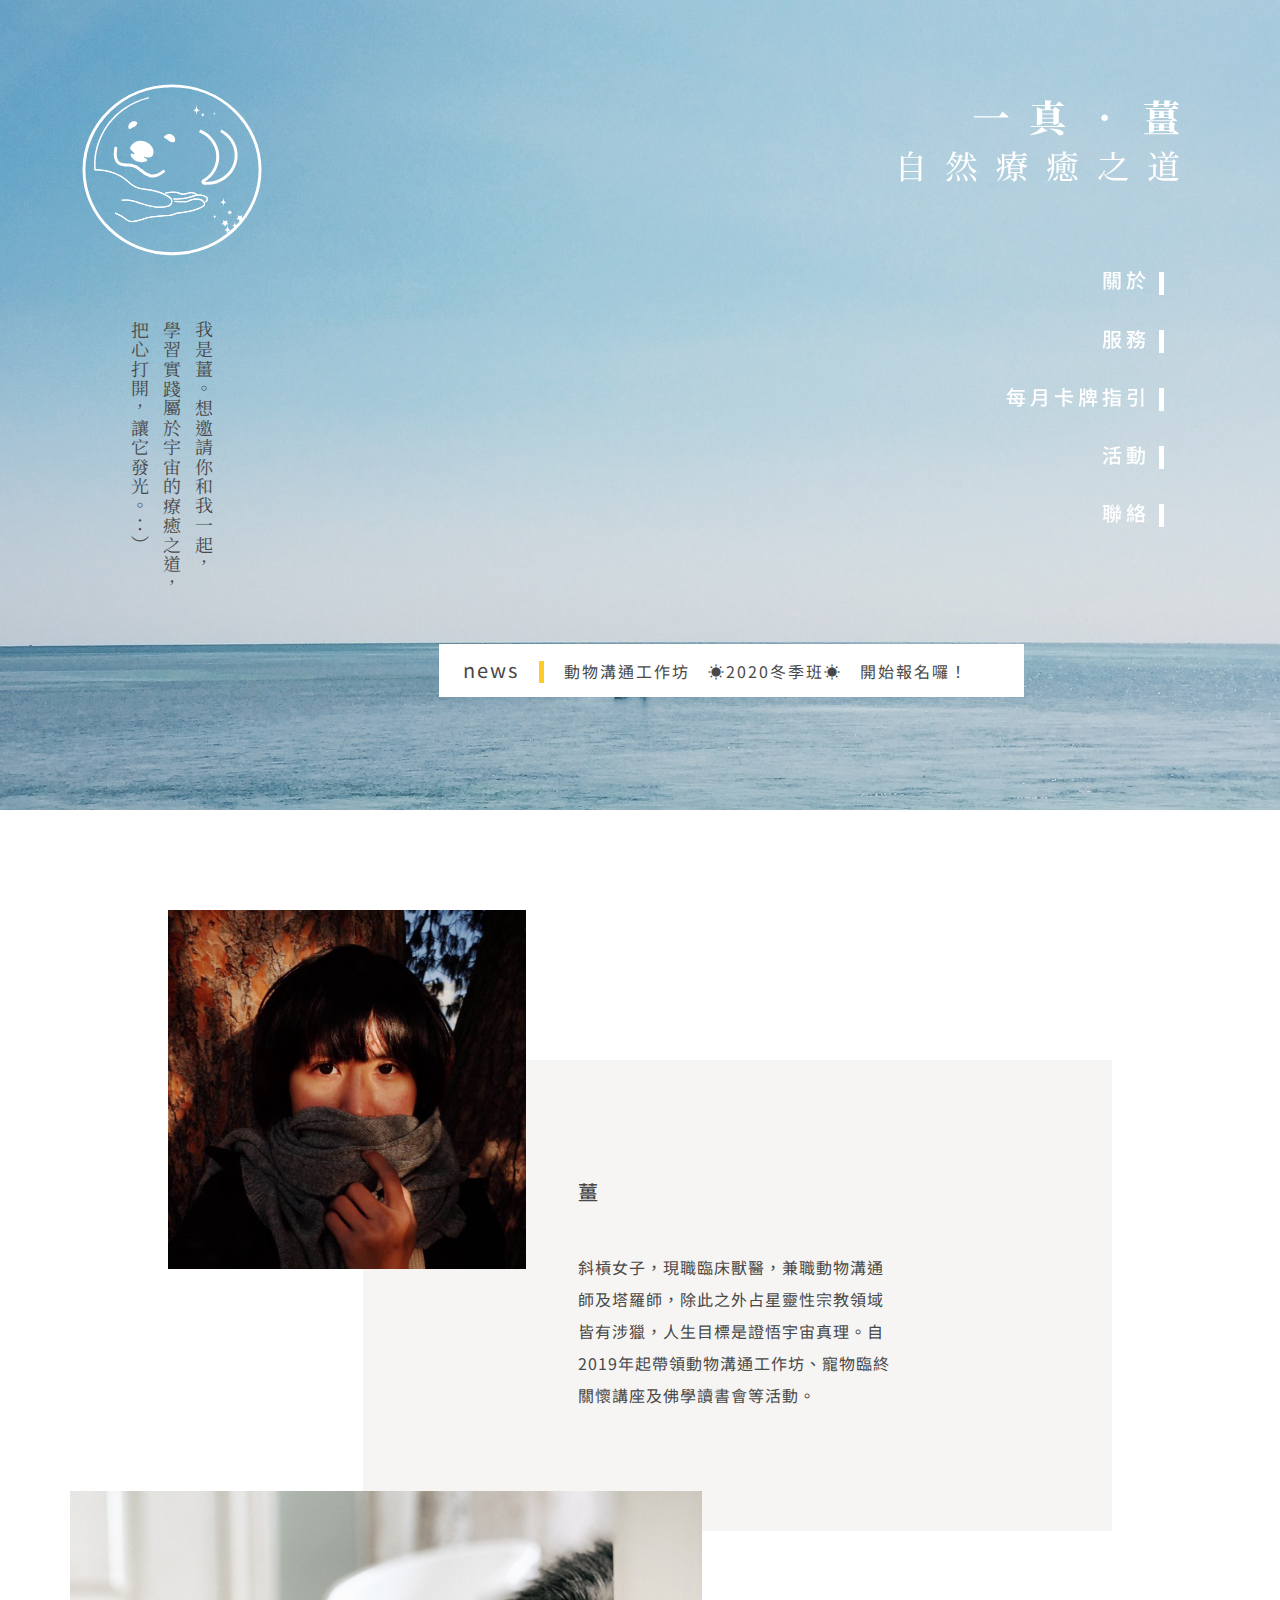
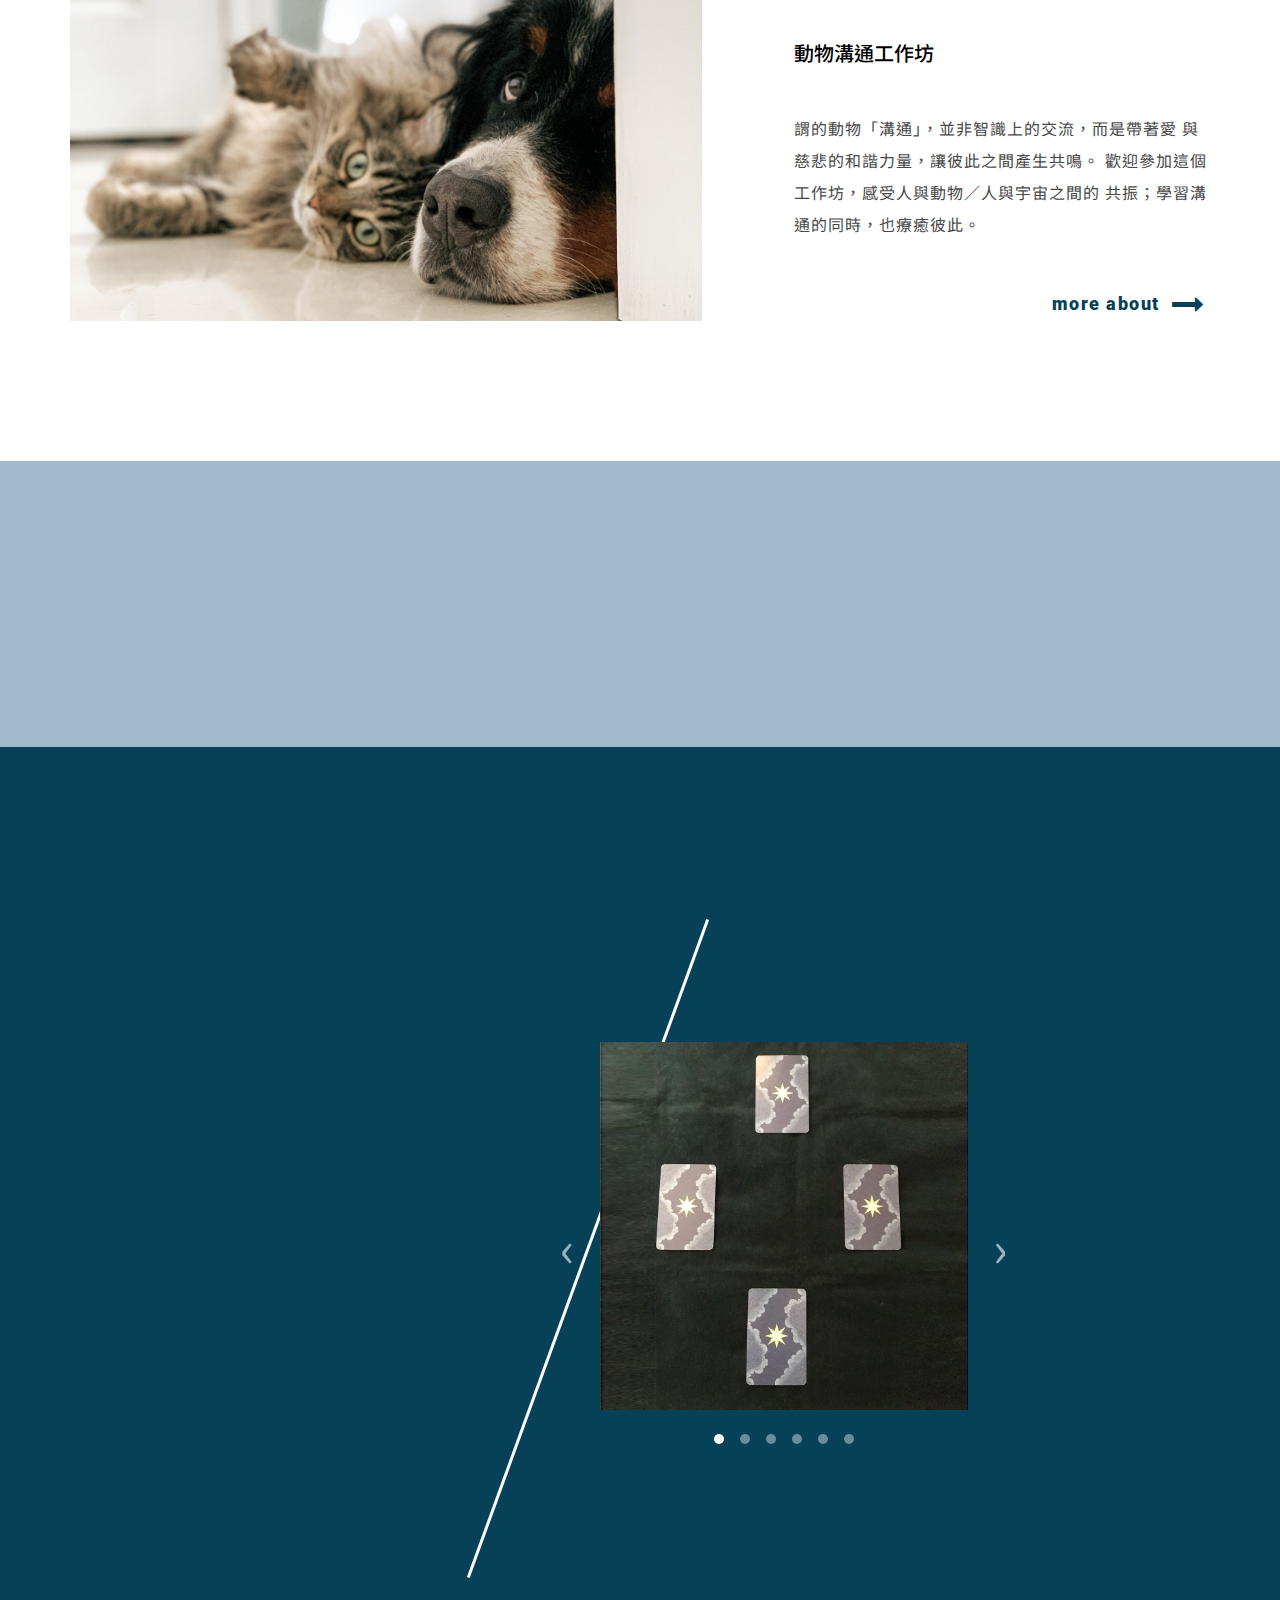
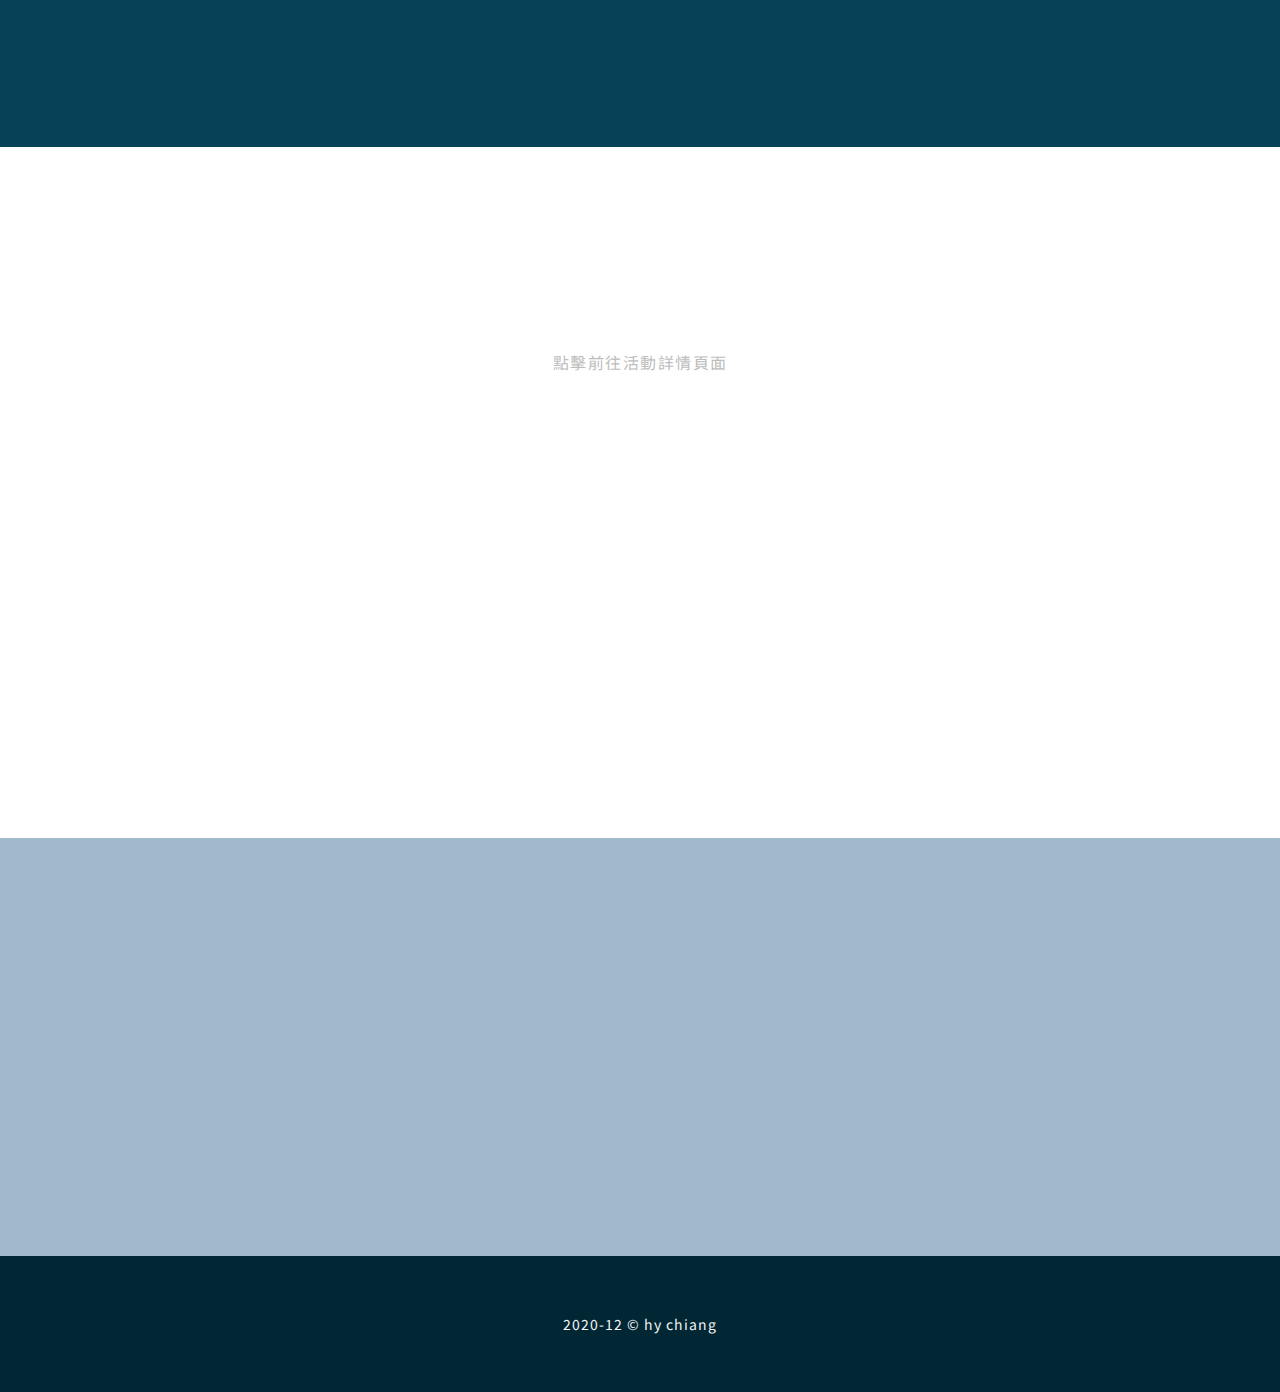
==== commit 87c2dde1: "wow js" ====
--- a/index.html
+++ b/index.html
@@ -7,7 +7,10 @@
 	<link rel="icon" type="image/x-icon" href="img/favicon.ico">
 	<link rel="stylesheet" href="css/reset.css">
 	<link rel="stylesheet" href="css/base.css">
+	<!-- plugins -->
 	<link rel="stylesheet" href="css/owl.carousel.min.css">
+	<link rel="stylesheet" href="https://cdnjs.cloudflare.com/ajax/libs/animate.css/4.1.1/animate.min.css">
+	<!-- custom -->
 	<link rel="stylesheet" href="css/style.css">
 </head>
 <body>
@@ -15,9 +18,9 @@
 	 <header class="header">
 	 	<div class="container-fluid">
 	 		<div class="logobox">
-	 			<div class="logo"><img src="img/logo.svg" alt=""></div>
+	 			<div class="logo"><img class="wow animate__animated animate__fadeInUp" src="img/logo.svg" data-wow-delay="0.5s" alt=""></div>
 		 		<div class="slogan">
-			 		<p class="slogan__text">我是薑。想邀請你和我一起，<br>
+			 		<p class="slogan__text wow animate__animated animate__fadeInUp" data-wow-delay="0.5s">我是薑。想邀請你和我一起，<br>
 			 		學習實踐屬於宇宙的療癒之道，<br>
 			 		把心打開，讓它發光。：）
 				 	</p>
@@ -32,9 +35,9 @@
 	 					
  				</div>
 		 		<a href="#!" class="website-title u-text-right">
-		 			<img src="img/nav-title.svg" alt="">
+		 			<img class="wow animate__animated animate__fadeInUp" data-wow-delay="0.5s" src="img/nav-title.svg" alt="">
 		 		</a>
-		 		<div class="nav u-clearfix">
+		 		<div class="nav u-clearfix wow animate__animated animate__fadeInUp" data-wow-delay="0.5s">
 		 			<ul class="nav-menu">
 		 				<li><a class="menu-item" href="#about">關於 <span class="item-dec"></span></a></li>
 		 				<li><a class="menu-item" href="#service">服務 <span class="item-dec"></span></a></li>
@@ -60,7 +63,7 @@
 	<!-- start Hero -->
 	 <section class="hero">
 	 	<div class="hero-bg"></div>	 	
-	 	<div class="eventbar">
+	 	<div class="eventbar wow animate__animated animate__fadeInUp" data-wow-delay="0.5s">
 	 		<h4 class="eventbar__title">news <span></span></h4>
 	 		<a href="#event" class="eventbar__article">動物溝通工作坊　☀2020冬季班☀　開始報名囉！</a>
 	 	</div>
@@ -70,7 +73,7 @@
 	<!-- start About -->
 	 <section id="about" class="about sectionPadding">
 	 	<div class="container">
-	 		<h1 class="heading">About</h1>
+	 		<h1 class="heading wow animate__animated animate__fadeInUp" data-wow-delay="0.2s">About</h1>
 	 		<div class="about__instructor">
 	 			<div class="row">
 	 				<div class="col-sm-4 col-sm-push-1">
@@ -115,14 +118,14 @@
 	<!-- end About -->
 	<div class="u-clearfix"></div>
 	<!-- start Service -->
-	<section id="service" class="service bg-color--light-blue sectionPadding">
+	<section id="service" class="service bg-color--light-blue sectionPadding" data-wow-delay="0.3s">
 		<div class="container">
 			<div class="row">
 				<div class="col-sm-6">
-					<h1 class="heading">Service</h1>
+					<h1 class="heading wow animate__animated animate__fadeInUp">Service</h1>
 				</div>
 				<div class="col-sm-6">
-					<div class="service-box">
+					<div class="service-box wow animate__animated animate__fadeInUp">
 						<p class="service-intro">服務項目與報價詳情</p>
 						<a href="service.html" class="btn more-btn">more about <i class="btn-icon icon-right"></i></a>
 					</div>
@@ -137,15 +140,12 @@
 	<!-- start Monthly tarot -->
 	 <section id="tarot" class="tarot bg-color--blue sectionPadding">
 	 	<div class="tarot-container">
-	 		<!-- <div class="sun-box">
-				<img src="img/sun.svg" alt="" class="sun-image">
-			</div> -->
 	 		<div class="row">
 		 		<div class="col-sm-4">
 		 			<div class="flexbox">
 		 				<div class="tarot-textbox">
-			 				<h1 class="heading">Monthly<br>Tarot</h1>
-			 				<div class="tarot-info">
+			 				<h1 class="heading wow animate__animated animate__fadeInUp">Monthly<br>Tarot</h1>
+			 				<div class="tarot-info wow animate__animated animate__fadeInUp" data-wow-delay="0.2s">
 			 					<h4 class="info__title">十一月卡牌指引</h4>
 			 					<p class="info__text">
 			 						「這個月在工作上，我該注意什麼？」<br>
@@ -189,11 +189,11 @@
 	<!-- start event -->
 	 <section id="event" class="event sectionPadding">
 	 	<div class="container">
-	 		<h1 class="heading u-text-center u-mb-48">Event</h1>
+	 		<h1 class="heading u-text-center u-mb-48 wow animate__animated animate__fadeInUp" data-wow-delay="0.2s">Event</h1>
 	 		<h4 class="subtitle u-text-center u-mb-48">點擊前往活動詳情頁面</h4>
 	 		<div class="row">
 	 			<div class="col-sm-12">
-	 				<div class="event-box">
+	 				<div class="event-box wow animate__animated animate__fadeInUp" >
 			 			<a class="event__article" target="_blank" href="https://docs.google.com/forms/d/e/1FAIpQLSdgOGHxShFlVZz69OmB4txiQu1N5nsAxX__HVUEvdK1hlSkxQ/viewform">
 			 				<span class="date">2020.12.06 (日)</span>
 			 				<span class="headline">動物溝通工作坊　☀2020冬季班☀　開始報名囉！</span>
@@ -220,8 +220,8 @@
 	<!-- start Contact -->
 	 <section id="contact" class="contact sectionPadding bg-color--light-blue">
 	 	<div class="container">
-	 		<h1 class="heading u-text-center u-mb-48">Contact</h1>
-		 	<div class="btn-group u-text-center">
+	 		<h1 class="heading u-text-center u-mb-48 wow animate__animated animate__fadeInUp">Contact</h1>
+		 	<div class="btn-group u-text-center  wow animate__animated animate__fadeInUp" data-wow-delay="0.3s">
 		 		<a class="facebook-btn btn" target="_blank" href="https://www.facebook.com/rutaecarpa2"><i class="icon-facebook-squared"></i> facebook</a>
 		 		<a class="ig-btn btn" target="_blank" href="https://www.instagram.com/rutaecarpa/"><i class="icon-instagram"></i> instagram</a>
 		 	</div>
@@ -232,7 +232,7 @@
 	 <!-- start Footer -->
 	 <footer class="footer bg-color--dark-blue">
 	 	<div class="container">
-		 	<p class="u-text-center">2020-11 © hy chiang</p>
+		 	<p class="u-text-center">2020-12 © hy chiang</p>
 	 	</div>
 	 </footer>
 	 <!-- end Footer -->
@@ -241,5 +241,6 @@
 <script> </script>
 <script src="js/jquery-3.5.1.js"></script>
 <script src="js/plugins/owl.carousel.min.js"></script>
+<script src="js/plugins/wow.min.js"></script>
 <script src="js/custom.js"></script>
 </html>--- a/css/style.css
+++ b/css/style.css
@@ -259,7 +259,7 @@
 @media (max-width: 320px) {
 	.logobox{
 		position: absolute;
-		top: 24px;
+		top: 0px;
 		right: 24px;
 	}
 	.logo{
@@ -271,8 +271,8 @@
 		display: none;
 	}
 	.navbar{
-		top: 150px;
-		right: 40px;
+		top: 120px;
+		right: 25px;
 	}
 }
 .website-title{
@@ -342,11 +342,11 @@
 		width: 120px;
 	}
 	.nav{
-		margin-top: 24px;
+		margin-top: 12px;
 	}
 	.menu-item{
 		font-size: 14px;
-		padding: 12px 0;
+		padding: 8px 0;
 	}
 }
 
